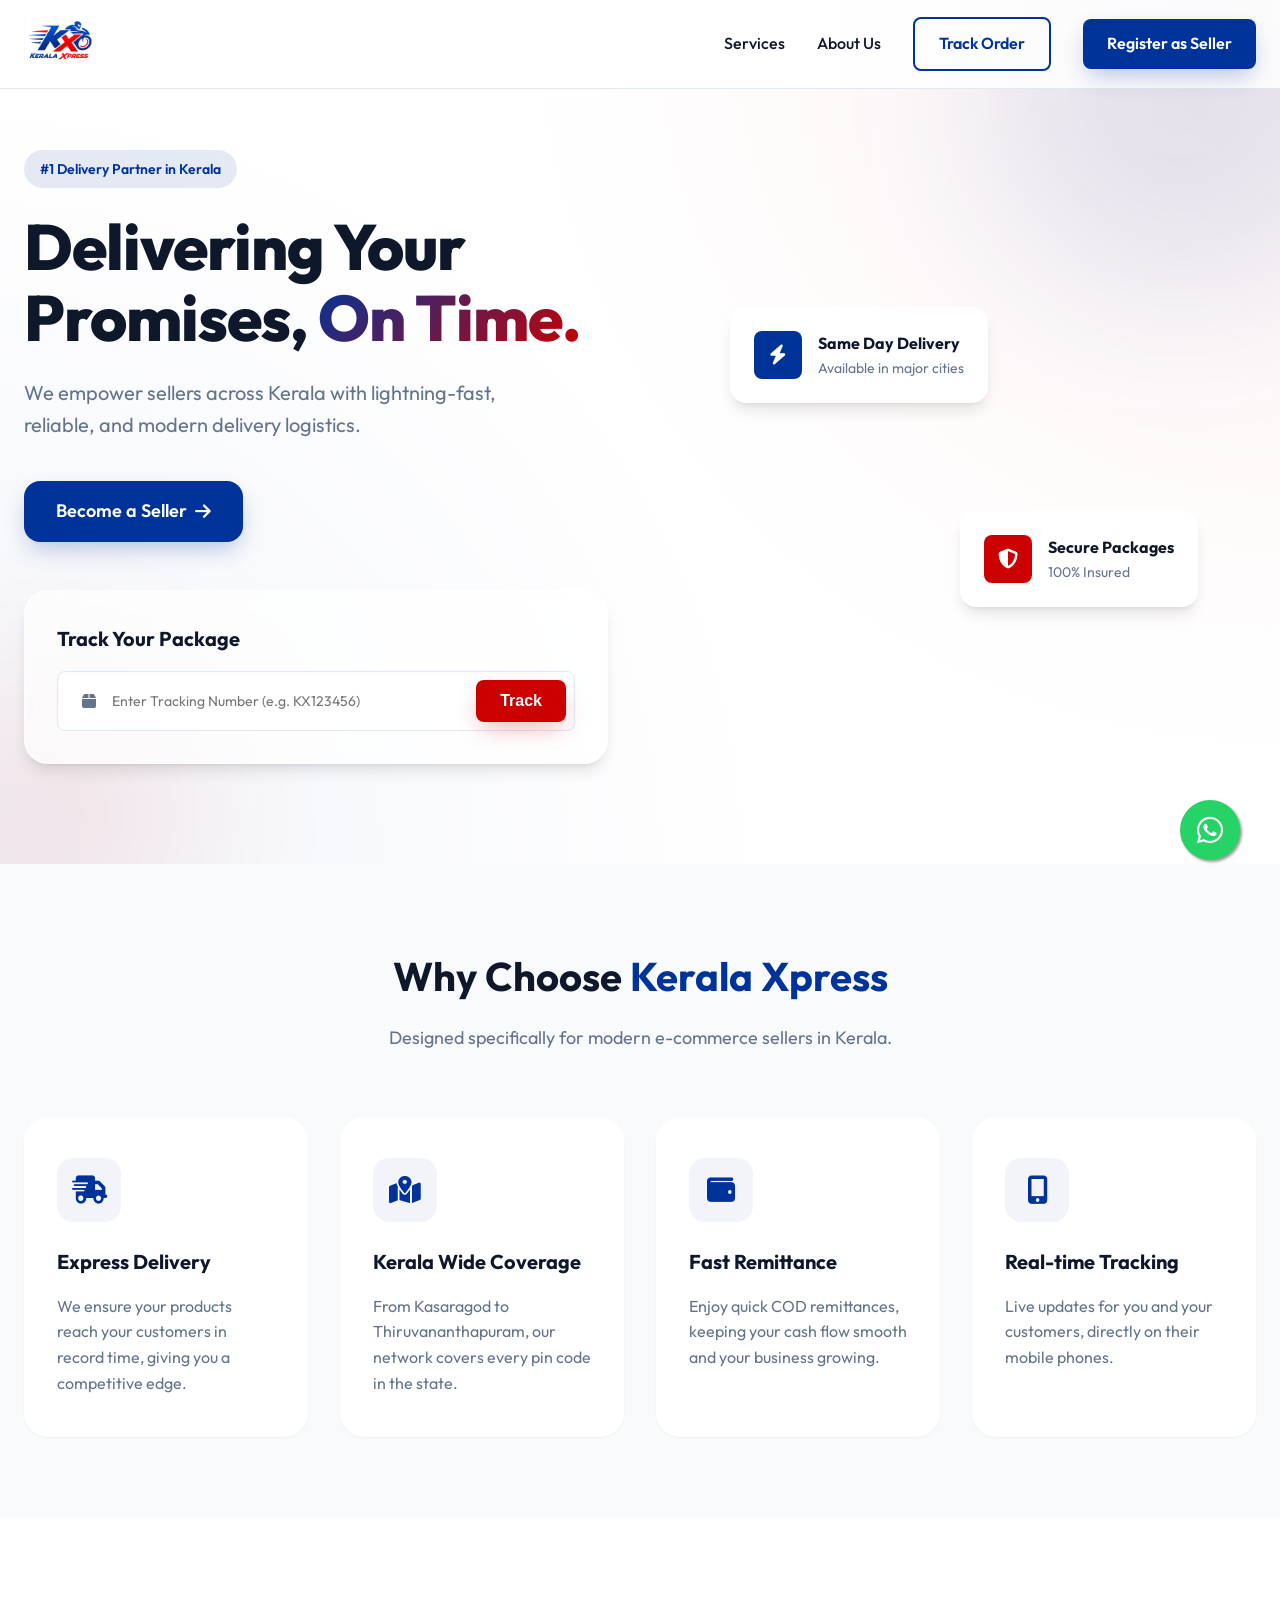
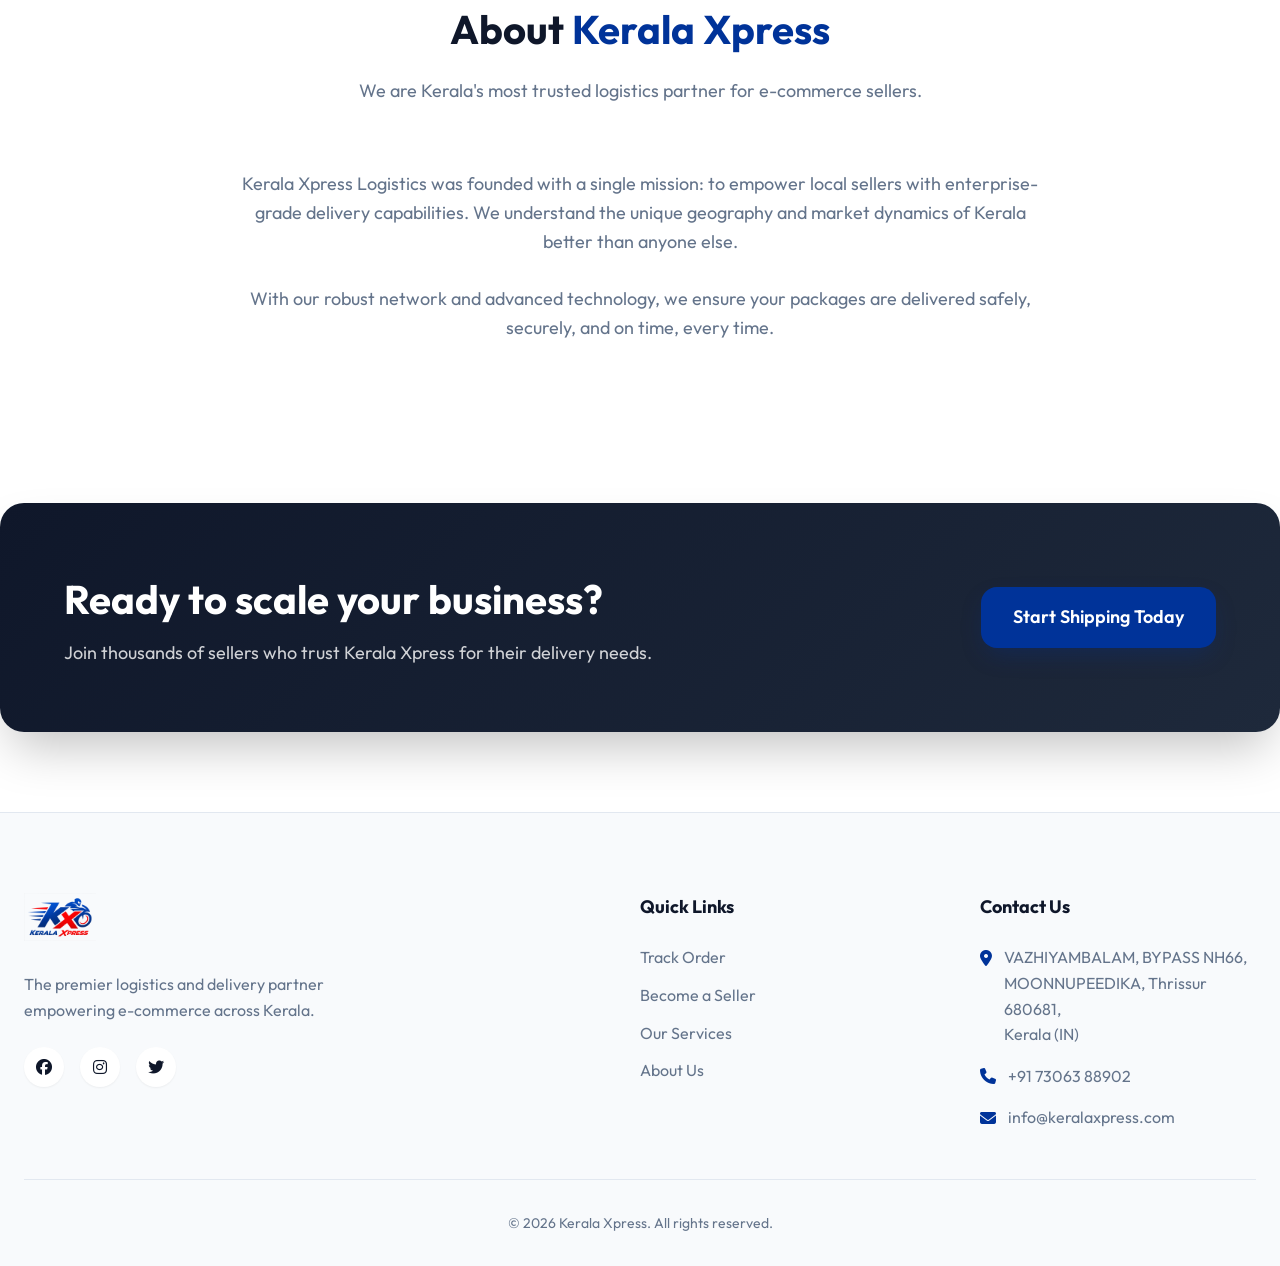
==== index.html @ ccd63e1a "Update Instagram link" ====
<!DOCTYPE html>
<html lang="en">
<head>
    <meta charset="UTF-8">
    <meta name="viewport" content="width=device-width, initial-scale=1.0">
    <title>Kerala Xpress - Delivery Partner for Sellers in Kerala</title>
    <meta name="description" content="Kerala Xpress is the ultimate delivery partner for sellers in Kerala. Fast, reliable, and secure delivery services.">
    <link rel="icon" type="image/png" href="fav.png">
    
    <!-- Google Fonts -->
    <link rel="preconnect" href="https://fonts.googleapis.com">
    <link rel="preconnect" href="https://fonts.gstatic.com" crossorigin>
    <link href="https://fonts.googleapis.com/css2?family=Outfit:wght@300;400;500;600;700;800&display=swap" rel="stylesheet">
    
    <!-- FontAwesome for Icons -->
    <link rel="stylesheet" href="https://cdnjs.cloudflare.com/ajax/libs/font-awesome/6.4.0/css/all.min.css">
    
    <!-- Custom CSS -->
    <link rel="stylesheet" href="css/styles.css">
</head>
<body>

    <!-- Navigation -->
    <nav class="navbar">
        <div class="container nav-container">
            <a href="/" class="logo-link">
                <img src="logo.png" alt="Kerala Xpress Logo" class="logo-img">
            </a>
            <div class="nav-links">
                <a href="#services" class="nav-item">Services</a>
                <a href="#about" class="nav-item">About Us</a>
                <a href="https://erp.keralaxpress.com/track" class="btn btn-outline" id="nav-track-btn">Track Order</a>
                <a href="https://erp.keralaxpress.com/seller/signup" class="btn btn-primary">Register as Seller</a>
            </div>
            <button class="mobile-menu-btn">
                <i class="fas fa-bars"></i>
            </button>
        </div>
    </nav>

    <!-- Mobile Navigation Menu (Hidden by default) -->
    <div class="mobile-nav">
        <button class="close-menu-btn"><i class="fas fa-times"></i></button>
        <a href="#services" class="mobile-nav-item">Services</a>
        <a href="#about" class="mobile-nav-item">About Us</a>
        <a href="https://erp.keralaxpress.com/track" class="btn btn-outline">Track Order</a>
        <a href="https://erp.keralaxpress.com/seller/signup" class="btn btn-primary">Register as Seller</a>
    </div>

    <!-- Hero Section -->
    <header class="hero">
        <div class="hero-bg-shapes">
            <div class="shape shape-1"></div>
            <div class="shape shape-2"></div>
        </div>
        <div class="container hero-container">
            <div class="hero-content">
                <div class="badge">#1 Delivery Partner in Kerala</div>
                <h1 class="hero-title">Delivering Your Promises, <span class="text-gradient">On Time.</span></h1>
                <p class="hero-subtitle">We empower sellers across Kerala with lightning-fast, reliable, and modern delivery logistics.</p>
                
                <div class="hero-actions">
                    <a href="https://erp.keralaxpress.com/seller/signup" class="btn btn-primary btn-lg">
                        Become a Seller <i class="fas fa-arrow-right"></i>
                    </a>
                </div>

                <div class="tracking-widget glass-card">
                    <h3>Track Your Package</h3>
                    <form id="tracking-form" class="tracking-form">
                        <div class="input-group">
                            <i class="fas fa-box"></i>
                            <input type="text" id="tracking-input" placeholder="Enter Tracking Number (e.g. KX123456)" required>
                            <button type="submit" class="btn btn-secondary">Track</button>
                        </div>
                    </form>
                </div>
            </div>
            <div class="hero-image-wrapper">
                <!-- Abstract Hero Graphic (Optional) or could just use empty space with abstract shapes -->
                <div class="floating-card card-1">
                    <div class="icon-box blue"><i class="fas fa-bolt"></i></div>
                    <div class="card-text">
                        <h4>Same Day Delivery</h4>
                        <p>Available in major cities</p>
                    </div>
                </div>
                <div class="floating-card card-2">
                    <div class="icon-box red"><i class="fas fa-shield-alt"></i></div>
                    <div class="card-text">
                        <h4>Secure Packages</h4>
                        <p>100% Insured</p>
                    </div>
                </div>
            </div>
        </div>
    </header>

    <!-- Services Section -->
    <section id="services" class="section bg-light">
        <div class="container">
            <div class="section-header">
                <h2>Why Choose <span class="text-primary">Kerala Xpress</span></h2>
                <p>Designed specifically for modern e-commerce sellers in Kerala.</p>
            </div>
            
            <div class="features-grid">
                <div class="feature-card">
                    <div class="feature-icon"><i class="fas fa-shipping-fast"></i></div>
                    <h3>Express Delivery</h3>
                    <p>We ensure your products reach your customers in record time, giving you a competitive edge.</p>
                </div>
                <div class="feature-card">
                    <div class="feature-icon"><i class="fas fa-map-marked-alt"></i></div>
                    <h3>Kerala Wide Coverage</h3>
                    <p>From Kasaragod to Thiruvananthapuram, our network covers every pin code in the state.</p>
                </div>
                <div class="feature-card">
                    <div class="feature-icon"><i class="fas fa-wallet"></i></div>
                    <h3>Fast Remittance</h3>
                    <p>Enjoy quick COD remittances, keeping your cash flow smooth and your business growing.</p>
                </div>
                <div class="feature-card">
                    <div class="feature-icon"><i class="fas fa-mobile-alt"></i></div>
                    <h3>Real-time Tracking</h3>
                    <p>Live updates for you and your customers, directly on their mobile phones.</p>
                </div>
            </div>
        </div>
    </section>

    <!-- About Section -->
    <section id="about" class="section">
        <div class="container">
            <div class="section-header">
                <h2>About <span class="text-primary">Kerala Xpress</span></h2>
                <p>We are Kerala's most trusted logistics partner for e-commerce sellers.</p>
            </div>
            <div class="about-content" style="text-align: center; max-width: 800px; margin: 0 auto; font-size: 1.125rem; color: var(--text-muted);">
                <p>Kerala Xpress Logistics was founded with a single mission: to empower local sellers with enterprise-grade delivery capabilities. We understand the unique geography and market dynamics of Kerala better than anyone else.</p>
                <br>
                <p>With our robust network and advanced technology, we ensure your packages are delivered safely, securely, and on time, every time.</p>
            </div>
        </div>
    </section>

    <!-- CTA Section -->
    <section class="cta-section">
        <div class="container cta-container glass-card dark">
            <div class="cta-content">
                <h2>Ready to scale your business?</h2>
                <p>Join thousands of sellers who trust Kerala Xpress for their delivery needs.</p>
            </div>
            <div class="cta-action">
                <a href="https://erp.keralaxpress.com/seller/signup" class="btn btn-primary btn-lg">Start Shipping Today</a>
            </div>
        </div>
    </section>

    <!-- Footer -->
    <footer class="footer">
        <div class="container">
            <div class="footer-grid">
                <div class="footer-col brand-col">
                    <img src="logo.png" alt="Kerala Xpress" class="footer-logo">
                    <p>The premier logistics and delivery partner empowering e-commerce across Kerala.</p>
                    <div class="social-links">
                        <a href="#"><i class="fab fa-facebook"></i></a>
                        <a href="https://www.instagram.com/keralaxpress_logistics" target="_blank" rel="noopener noreferrer"><i class="fab fa-instagram"></i></a>
                        <a href="#"><i class="fab fa-twitter"></i></a>
                    </div>
                </div>
                <div class="footer-col">
                    <h4>Quick Links</h4>
                    <ul>
                        <li><a href="https://erp.keralaxpress.com/track">Track Order</a></li>
                        <li><a href="https://erp.keralaxpress.com/seller/signup">Become a Seller</a></li>
                        <li><a href="#services">Our Services</a></li>
                        <li><a href="#about">About Us</a></li>
                    </ul>
                </div>
                <div class="footer-col">
                    <h4>Contact Us</h4>
                    <ul class="contact-info-list" style="display: flex; flex-direction: column; gap: 1rem;">
                        <li style="display: flex; gap: 0.75rem; color: var(--text-muted);"><i class="fas fa-map-marker-alt" style="margin-top: 5px; color: var(--primary);"></i> <span>VAZHIYAMBALAM, BYPASS NH66,<br>MOONNUPEEDIKA, Thrissur 680681,<br>Kerala (IN)</span></li>
                        <li style="display: flex; gap: 0.75rem; align-items: center; color: var(--text-muted);"><i class="fas fa-phone" style="color: var(--primary);"></i> <span>+91 73063 88902</span></li>
                        <li style="display: flex; gap: 0.75rem; align-items: center; color: var(--text-muted);"><i class="fas fa-envelope" style="color: var(--primary);"></i> <span>info@keralaxpress.com</span></li>
                    </ul>
                </div>
            </div>
            <div class="footer-bottom">
                <p>&copy; 2026 Kerala Xpress. All rights reserved.</p>
            </div>
        </div>
    </footer>

    <!-- WhatsApp Floating Button -->
    <a href="https://wa.me/917306388902" class="whatsapp-float" target="_blank" rel="noopener noreferrer">
        <i class="fab fa-whatsapp"></i>
    </a>

    <!-- Custom JS -->
    <script src="js/main.js"></script>
</body>
</html>
---- css/styles.css ----
:root {
    /* Colors derived from Logo (Blue & Red) with modern variations */
    --primary: #003399; /* Deep Blue from logo */
    --primary-light: #1a53ff;
    --secondary: #cc0000; /* Vibrant Red from logo */
    --secondary-light: #ff1a1a;
    
    /* Neutrals */
    --bg-color: #ffffff;
    --bg-light: #f8fafc;
    --text-main: #0f172a;
    --text-muted: #64748b;
    --border-color: #e2e8f0;
    
    /* Typography */
    --font-main: 'Outfit', sans-serif;
    
    /* Shadows & Effects */
    --shadow-sm: 0 1px 2px 0 rgb(0 0 0 / 0.05);
    --shadow-md: 0 4px 6px -1px rgb(0 0 0 / 0.1), 0 2px 4px -2px rgb(0 0 0 / 0.1);
    --shadow-lg: 0 10px 15px -3px rgb(0 0 0 / 0.1), 0 4px 6px -4px rgb(0 0 0 / 0.1);
    --shadow-blue: 0 10px 25px -5px rgba(0, 51, 153, 0.3);
    --shadow-red: 0 10px 25px -5px rgba(204, 0, 0, 0.3);
    
    --radius-md: 0.5rem;
    --radius-lg: 1rem;
    --radius-xl: 1.5rem;
    
    --transition: all 0.3s cubic-bezier(0.4, 0, 0.2, 1);
}

/* Reset */
* {
    margin: 0;
    padding: 0;
    box-sizing: border-box;
}

html {
    scroll-behavior: smooth;
}

body {
    font-family: var(--font-main);
    color: var(--text-main);
    background-color: var(--bg-color);
    line-height: 1.6;
    overflow-x: hidden;
}

a {
    text-decoration: none;
    color: inherit;
    transition: var(--transition);
}

ul {
    list-style: none;
}

/* Layout Utilities */
.container {
    max-width: 1280px;
    margin: 0 auto;
    padding: 0 1.5rem;
}

.section {
    padding: 5rem 0;
}

.bg-light {
    background-color: var(--bg-light);
}

/* Typography Utilities */
.text-gradient {
    background: linear-gradient(135deg, var(--primary), var(--secondary));
    -webkit-background-clip: text;
    -webkit-text-fill-color: transparent;
    background-clip: text;
}

.text-primary {
    color: var(--primary);
}

.text-secondary {
    color: var(--secondary);
}

/* Buttons */
.btn {
    display: inline-flex;
    align-items: center;
    justify-content: center;
    gap: 0.5rem;
    padding: 0.75rem 1.5rem;
    border-radius: var(--radius-md);
    font-weight: 600;
    font-size: 1rem;
    cursor: pointer;
    transition: var(--transition);
    border: none;
    outline: none;
}

.btn-lg {
    padding: 1rem 2rem;
    font-size: 1.125rem;
    border-radius: var(--radius-lg);
}

.btn-primary {
    background-color: var(--primary);
    color: white;
    box-shadow: var(--shadow-blue);
}

.btn-primary:hover {
    background-color: var(--primary-light);
    transform: translateY(-2px);
    box-shadow: 0 15px 30px -5px rgba(0, 51, 153, 0.4);
}

.btn-secondary {
    background-color: var(--secondary);
    color: white;
    box-shadow: var(--shadow-red);
}

.btn-secondary:hover {
    background-color: var(--secondary-light);
    transform: translateY(-2px);
}

.btn-outline {
    background-color: transparent;
    color: var(--primary);
    border: 2px solid var(--primary);
}

.btn-outline:hover {
    background-color: var(--primary);
    color: white;
}

/* Navbar */
.navbar {
    position: fixed;
    top: 0;
    left: 0;
    width: 100%;
    z-index: 100;
    padding: 1rem 0;
    background: rgba(255, 255, 255, 0.85);
    backdrop-filter: blur(12px);
    -webkit-backdrop-filter: blur(12px);
    border-bottom: 1px solid var(--border-color);
    transition: var(--transition);
}

.navbar.scrolled {
    padding: 0.75rem 0;
    box-shadow: var(--shadow-sm);
}

.nav-container {
    display: flex;
    justify-content: space-between;
    align-items: center;
}

.logo-img {
    height: 48px;
    width: auto;
    object-fit: contain;
}

.nav-links {
    display: flex;
    align-items: center;
    gap: 2rem;
}

.nav-item {
    font-weight: 500;
    color: var(--text-main);
}

.nav-item:hover {
    color: var(--primary);
}

.mobile-menu-btn {
    display: none;
    background: none;
    border: none;
    font-size: 1.5rem;
    color: var(--text-main);
    cursor: pointer;
}

/* Mobile Nav */
.mobile-nav {
    position: fixed;
    top: 0;
    right: -100%;
    width: 100%;
    height: 100vh;
    background: white;
    z-index: 1000;
    display: flex;
    flex-direction: column;
    align-items: center;
    justify-content: center;
    gap: 2rem;
    transition: var(--transition);
}

.mobile-nav.open {
    right: 0;
}

.close-menu-btn {
    position: absolute;
    top: 2rem;
    right: 2rem;
    background: none;
    border: none;
    font-size: 2rem;
    color: var(--text-main);
    cursor: pointer;
}

.mobile-nav-item {
    font-size: 1.5rem;
    font-weight: 600;
}

/* Hero Section */
.hero {
    position: relative;
    padding-top: 150px;
    padding-bottom: 100px;
    overflow: hidden;
    background: radial-gradient(circle at 100% 0%, rgba(204, 0, 0, 0.05) 0%, transparent 50%),
                radial-gradient(circle at 0% 100%, rgba(0, 51, 153, 0.05) 0%, transparent 50%);
}

.hero-bg-shapes .shape {
    position: absolute;
    border-radius: 50%;
    filter: blur(80px);
    z-index: -1;
    opacity: 0.5;
}

.shape-1 {
    top: -100px;
    right: -100px;
    width: 400px;
    height: 400px;
    background: rgba(0, 51, 153, 0.2);
}

.shape-2 {
    bottom: -100px;
    left: -100px;
    width: 300px;
    height: 300px;
    background: rgba(204, 0, 0, 0.15);
}

.hero-container {
    display: grid;
    grid-template-columns: 1fr 1fr;
    gap: 4rem;
    align-items: center;
}

.badge {
    display: inline-block;
    padding: 0.5rem 1rem;
    background: rgba(0, 51, 153, 0.1);
    color: var(--primary);
    border-radius: 2rem;
    font-size: 0.875rem;
    font-weight: 600;
    margin-bottom: 1.5rem;
}

.hero-title {
    font-size: 4rem;
    line-height: 1.1;
    font-weight: 800;
    margin-bottom: 1.5rem;
    letter-spacing: -1px;
}

.hero-subtitle {
    font-size: 1.25rem;
    color: var(--text-muted);
    margin-bottom: 2.5rem;
    max-width: 90%;
}

.hero-actions {
    margin-bottom: 3rem;
}

.glass-card {
    background: rgba(255, 255, 255, 0.7);
    backdrop-filter: blur(16px);
    -webkit-backdrop-filter: blur(16px);
    border: 1px solid rgba(255, 255, 255, 0.5);
    border-radius: var(--radius-xl);
    padding: 2rem;
    box-shadow: var(--shadow-lg);
}

.tracking-widget h3 {
    margin-bottom: 1rem;
    font-size: 1.25rem;
}

.tracking-form .input-group {
    display: flex;
    background: white;
    border-radius: var(--radius-md);
    border: 1px solid var(--border-color);
    padding: 0.5rem;
    align-items: center;
    box-shadow: inset 0 2px 4px rgba(0,0,0,0.02);
    transition: var(--transition);
}

.tracking-form .input-group:focus-within {
    border-color: var(--primary);
    box-shadow: 0 0 0 3px rgba(0, 51, 153, 0.1);
}

.tracking-form .input-group i {
    padding: 0 1rem;
    color: var(--text-muted);
}

.tracking-form input {
    flex: 1;
    min-width: 0;
    width: 100%;
    border: none;
    outline: none;
    font-size: 0.875rem;
    font-family: inherit;
    background: transparent;
    padding: 0.5rem 0;
}

/* Hero Graphics */
.hero-image-wrapper {
    position: relative;
    height: 500px;
    display: flex;
    justify-content: center;
    align-items: center;
}

.floating-card {
    position: absolute;
    background: white;
    padding: 1.5rem;
    border-radius: var(--radius-lg);
    box-shadow: var(--shadow-lg);
    display: flex;
    align-items: center;
    gap: 1rem;
    animation: float 6s ease-in-out infinite;
    z-index: 10;
}

.floating-card.card-1 {
    top: 20%;
    left: 10%;
    animation-delay: 0s;
}

.floating-card.card-2 {
    bottom: 20%;
    right: 10%;
    animation-delay: 3s;
}

.icon-box {
    width: 48px;
    height: 48px;
    border-radius: var(--radius-md);
    display: flex;
    align-items: center;
    justify-content: center;
    font-size: 1.25rem;
    color: white;
}

.icon-box.blue {
    background: var(--primary);
}

.icon-box.red {
    background: var(--secondary);
}

.card-text h4 {
    font-size: 1rem;
    font-weight: 700;
}

.card-text p {
    font-size: 0.875rem;
    color: var(--text-muted);
}

@keyframes float {
    0% { transform: translateY(0px); }
    50% { transform: translateY(-20px); }
    100% { transform: translateY(0px); }
}

/* Services */
.section-header {
    text-align: center;
    margin-bottom: 4rem;
    max-width: 600px;
    margin-left: auto;
    margin-right: auto;
}

.section-header h2 {
    font-size: 2.5rem;
    margin-bottom: 1rem;
}

.section-header p {
    color: var(--text-muted);
    font-size: 1.125rem;
}

.features-grid {
    display: grid;
    grid-template-columns: repeat(auto-fit, minmax(250px, 1fr));
    gap: 2rem;
}

.feature-card {
    background: white;
    padding: 2.5rem 2rem;
    border-radius: var(--radius-xl);
    box-shadow: var(--shadow-sm);
    transition: var(--transition);
    border: 1px solid transparent;
}

.feature-card:hover {
    transform: translateY(-10px);
    box-shadow: var(--shadow-lg);
    border-color: rgba(0, 51, 153, 0.1);
}

.feature-icon {
    width: 64px;
    height: 64px;
    background: rgba(0, 51, 153, 0.05);
    color: var(--primary);
    border-radius: var(--radius-lg);
    display: flex;
    align-items: center;
    justify-content: center;
    font-size: 1.75rem;
    margin-bottom: 1.5rem;
    transition: var(--transition);
}

.feature-card:hover .feature-icon {
    background: var(--primary);
    color: white;
}

.feature-card h3 {
    font-size: 1.25rem;
    margin-bottom: 1rem;
}

.feature-card p {
    color: var(--text-muted);
}

/* CTA Section */
.cta-section {
    padding: 5rem 0;
}

.cta-container.dark {
    background: linear-gradient(135deg, var(--text-main), #1e293b);
    color: white;
    display: flex;
    justify-content: space-between;
    align-items: center;
    padding: 4rem;
    border: none;
    box-shadow: 0 25px 50px -12px rgba(0, 0, 0, 0.25);
}

.cta-content h2 {
    font-size: 2.5rem;
    margin-bottom: 0.5rem;
}

.cta-content p {
    font-size: 1.125rem;
    opacity: 0.8;
}

/* Footer */
.footer {
    background: var(--bg-light);
    padding: 5rem 0 2rem;
    border-top: 1px solid var(--border-color);
}

.footer-grid {
    display: grid;
    grid-template-columns: 2fr 1fr 1fr;
    gap: 4rem;
    margin-bottom: 3rem;
}

.footer-logo {
    height: 48px;
    margin-bottom: 1.5rem;
}

.brand-col p {
    color: var(--text-muted);
    margin-bottom: 1.5rem;
    max-width: 300px;
}

.social-links {
    display: flex;
    gap: 1rem;
}

.social-links a {
    width: 40px;
    height: 40px;
    border-radius: 50%;
    background: white;
    display: flex;
    align-items: center;
    justify-content: center;
    color: var(--text-main);
    box-shadow: var(--shadow-sm);
}

.social-links a:hover {
    background: var(--primary);
    color: white;
    transform: translateY(-3px);
}

.footer-col h4 {
    font-size: 1.125rem;
    margin-bottom: 1.5rem;
}

.footer-col ul {
    display: flex;
    flex-direction: column;
    gap: 0.75rem;
}

.footer-col ul a {
    color: var(--text-muted);
}

.footer-col ul a:hover {
    color: var(--primary);
}

.footer-bottom {
    text-align: center;
    padding-top: 2rem;
    border-top: 1px solid var(--border-color);
    color: var(--text-muted);
    font-size: 0.875rem;
}

/* Responsive */
@media (max-width: 992px) {
    .hero-container {
        grid-template-columns: 1fr;
        text-align: center;
    }

    .hero-title {
        font-size: 3rem;
    }

    .hero-subtitle {
        margin: 0 auto 2.5rem;
    }

    .hero-image-wrapper {
        display: none;
    }

    .cta-container.dark {
        flex-direction: column;
        text-align: center;
        gap: 2rem;
        padding: 3rem 2rem;
    }

    .footer-grid {
        grid-template-columns: 1fr;
        gap: 2rem;
    }
}

@media (max-width: 768px) {
    .nav-links {
        display: none;
    }

    .mobile-menu-btn {
        display: block;
    }

    .hero-title {
        font-size: 2.5rem;
    }

    .glass-card {
        padding: 1.5rem 1rem;
    }

    .tracking-form .input-group i {
        padding: 0 0.5rem;
    }

    .tracking-form .input-group {
        padding: 0.25rem;
    }
}

/* WhatsApp Floating Button */
.whatsapp-float {
    position: fixed;
    width: 60px;
    height: 60px;
    bottom: 40px;
    right: 40px;
    background-color: #25d366;
    color: #FFF;
    border-radius: 50px;
    text-align: center;
    font-size: 30px;
    box-shadow: 2px 2px 3px #999;
    z-index: 100;
    display: flex;
    align-items: center;
    justify-content: center;
    transition: all 0.3s ease;
}

.whatsapp-float:hover {
    background-color: #128C7E;
    color: white;
    transform: scale(1.1);
}

@media (max-width: 768px) {
    .whatsapp-float {
        width: 50px;
        height: 50px;
        bottom: 20px;
        right: 20px;
        font-size: 25px;
    }
}
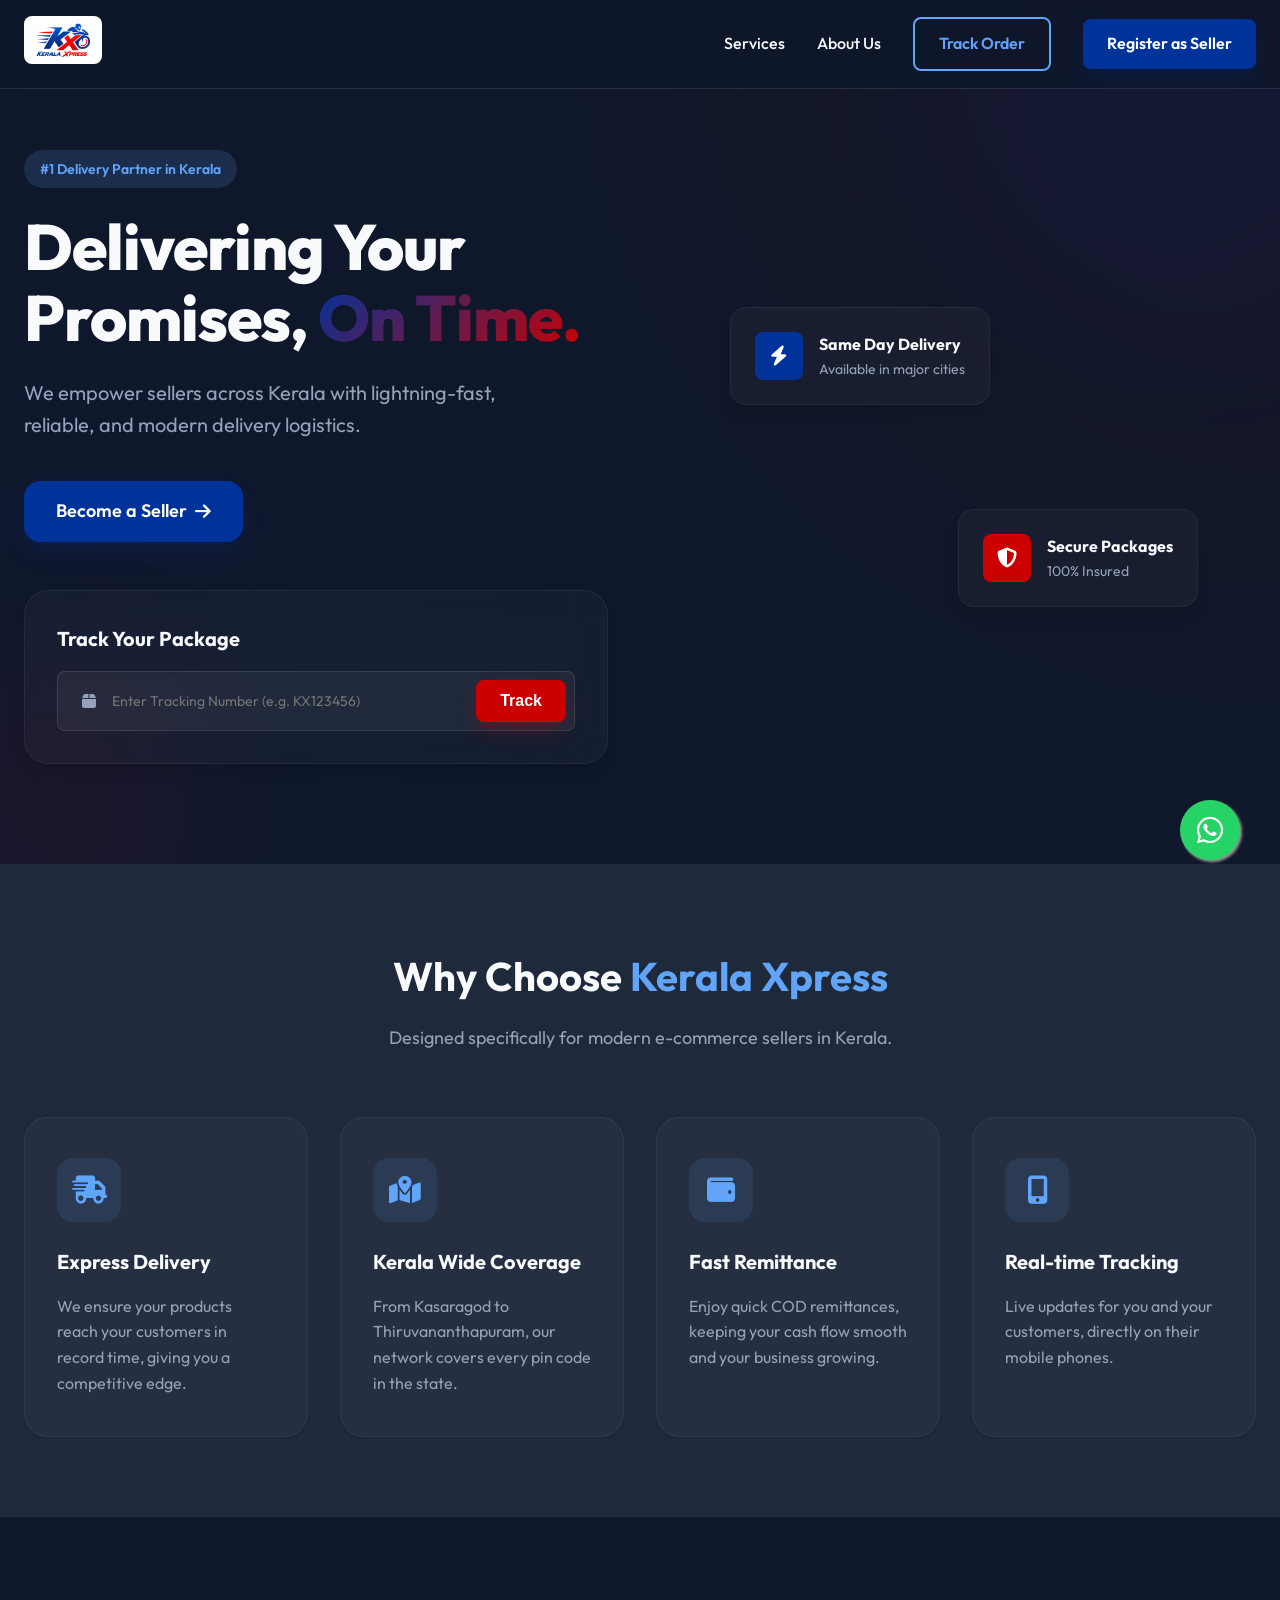
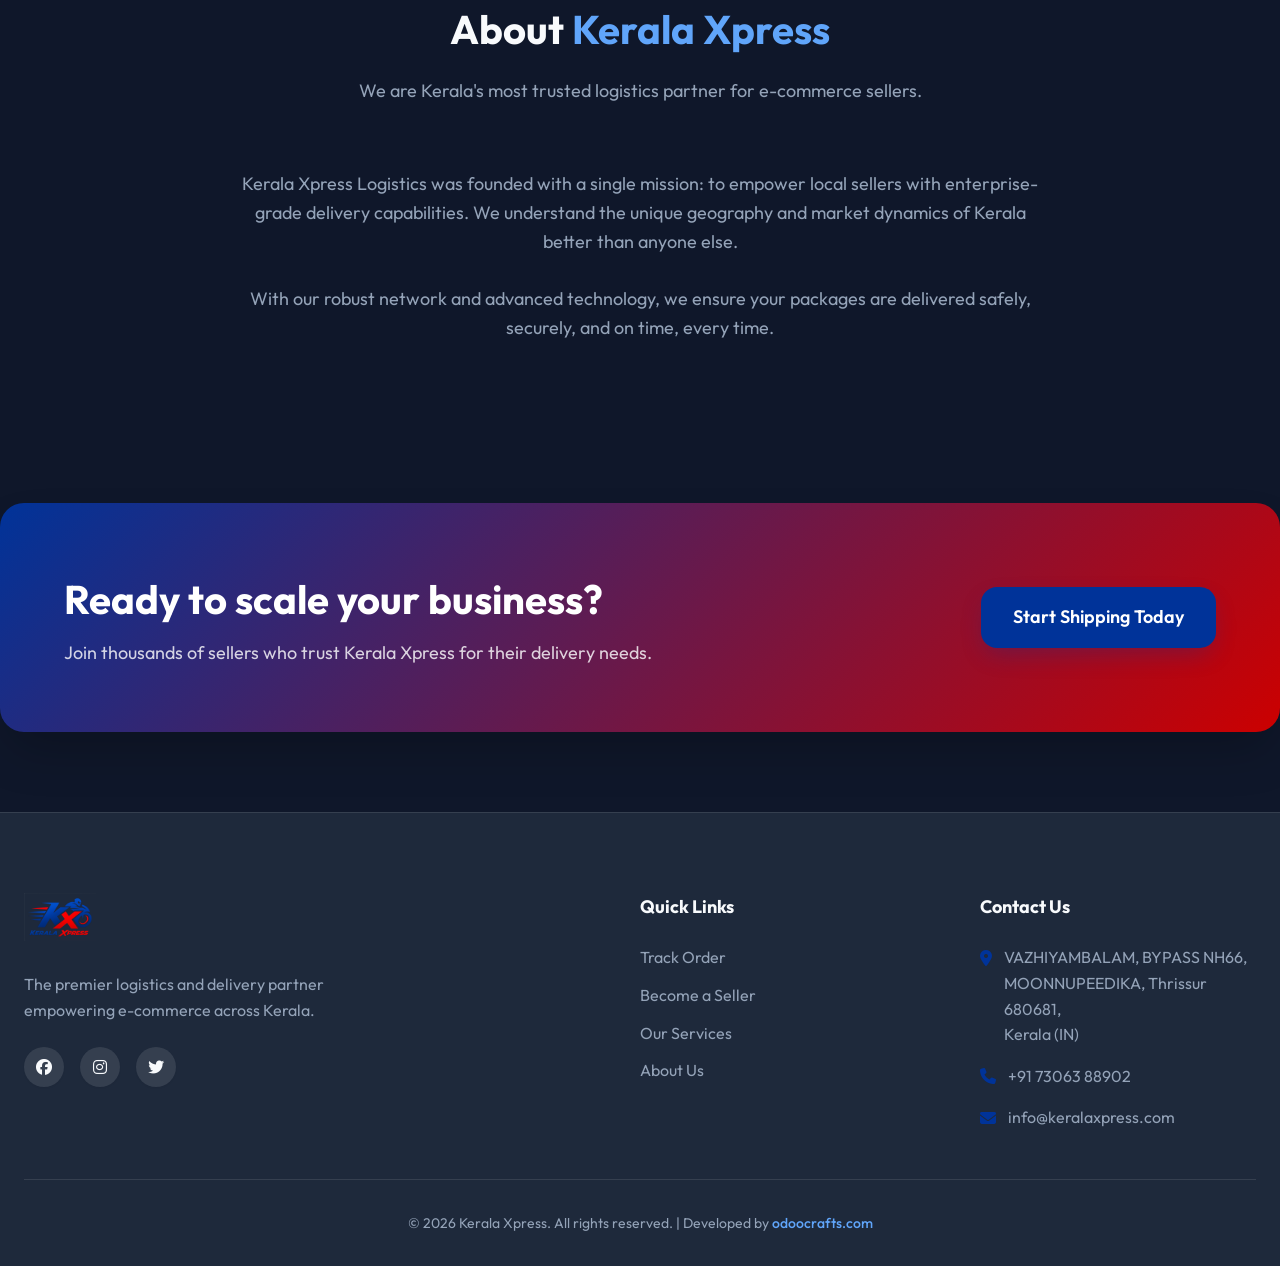
==== commit 73256e1d: "Add footer credits" ====
--- a/index.html
+++ b/index.html
@@ -189,7 +189,7 @@
                 </div>
             </div>
             <div class="footer-bottom">
-                <p>&copy; 2026 Kerala Xpress. All rights reserved.</p>
+                <p>&copy; 2026 Kerala Xpress. All rights reserved. | Developed by <a href="https://odoocrafts.com" target="_blank" rel="noopener noreferrer" style="color: var(--primary-bright); font-weight: 500;">odoocrafts.com</a></p>
             </div>
         </div>
     </footer>
--- a/css/styles.css
+++ b/css/styles.css
@@ -2,15 +2,16 @@
     /* Colors derived from Logo (Blue & Red) with modern variations */
     --primary: #003399; /* Deep Blue from logo */
     --primary-light: #1a53ff;
+    --primary-bright: #60a5fa; /* Lighter blue for readability on dark backgrounds */
     --secondary: #cc0000; /* Vibrant Red from logo */
     --secondary-light: #ff1a1a;
     
     /* Neutrals */
-    --bg-color: #ffffff;
-    --bg-light: #f8fafc;
-    --text-main: #0f172a;
-    --text-muted: #64748b;
-    --border-color: #e2e8f0;
+    --bg-color: #0f172a;
+    --bg-light: #1e293b;
+    --text-main: #f8fafc;
+    --text-muted: #94a3b8;
+    --border-color: rgba(255, 255, 255, 0.1);
     
     /* Typography */
     --font-main: 'Outfit', sans-serif;
@@ -82,7 +83,7 @@
 }
 
 .text-primary {
-    color: var(--primary);
+    color: var(--primary-bright);
 }
 
 .text-secondary {
@@ -136,13 +137,13 @@
 
 .btn-outline {
     background-color: transparent;
-    color: var(--primary);
-    border: 2px solid var(--primary);
+    color: var(--primary-bright);
+    border: 2px solid var(--primary-bright);
 }
 
 .btn-outline:hover {
-    background-color: var(--primary);
-    color: white;
+    background-color: var(--primary-bright);
+    color: var(--bg-color);
 }
 
 /* Navbar */
@@ -153,7 +154,7 @@
     width: 100%;
     z-index: 100;
     padding: 1rem 0;
-    background: rgba(255, 255, 255, 0.85);
+    background: rgba(15, 23, 42, 0.85);
     backdrop-filter: blur(12px);
     -webkit-backdrop-filter: blur(12px);
     border-bottom: 1px solid var(--border-color);
@@ -175,6 +176,9 @@
     height: 48px;
     width: auto;
     object-fit: contain;
+    background: white;
+    padding: 0.2rem 0.5rem;
+    border-radius: var(--radius-md);
 }
 
 .nav-links {
@@ -208,7 +212,7 @@
     right: -100%;
     width: 100%;
     height: 100vh;
-    background: white;
+    background: var(--bg-color);
     z-index: 1000;
     display: flex;
     flex-direction: column;
@@ -282,8 +286,8 @@
 .badge {
     display: inline-block;
     padding: 0.5rem 1rem;
-    background: rgba(0, 51, 153, 0.1);
-    color: var(--primary);
+    background: rgba(96, 165, 250, 0.15);
+    color: var(--primary-bright);
     border-radius: 2rem;
     font-size: 0.875rem;
     font-weight: 600;
@@ -310,10 +314,10 @@
 }
 
 .glass-card {
-    background: rgba(255, 255, 255, 0.7);
+    background: rgba(255, 255, 255, 0.03);
     backdrop-filter: blur(16px);
     -webkit-backdrop-filter: blur(16px);
-    border: 1px solid rgba(255, 255, 255, 0.5);
+    border: 1px solid rgba(255, 255, 255, 0.05);
     border-radius: var(--radius-xl);
     padding: 2rem;
     box-shadow: var(--shadow-lg);
@@ -326,7 +330,7 @@
 
 .tracking-form .input-group {
     display: flex;
-    background: white;
+    background: rgba(255, 255, 255, 0.05);
     border-radius: var(--radius-md);
     border: 1px solid var(--border-color);
     padding: 0.5rem;
@@ -351,6 +355,7 @@
     width: 100%;
     border: none;
     outline: none;
+    color: var(--text-main);
     font-size: 0.875rem;
     font-family: inherit;
     background: transparent;
@@ -368,7 +373,8 @@
 
 .floating-card {
     position: absolute;
-    background: white;
+    background: rgba(255, 255, 255, 0.03);
+    border: 1px solid rgba(255, 255, 255, 0.05);
     padding: 1.5rem;
     border-radius: var(--radius-lg);
     box-shadow: var(--shadow-lg);
@@ -452,12 +458,12 @@
 }
 
 .feature-card {
-    background: white;
+    background: rgba(255, 255, 255, 0.03);
     padding: 2.5rem 2rem;
     border-radius: var(--radius-xl);
     box-shadow: var(--shadow-sm);
     transition: var(--transition);
-    border: 1px solid transparent;
+    border: 1px solid rgba(255, 255, 255, 0.05);
 }
 
 .feature-card:hover {
@@ -469,8 +475,8 @@
 .feature-icon {
     width: 64px;
     height: 64px;
-    background: rgba(0, 51, 153, 0.05);
-    color: var(--primary);
+    background: rgba(96, 165, 250, 0.1);
+    color: var(--primary-bright);
     border-radius: var(--radius-lg);
     display: flex;
     align-items: center;
@@ -481,8 +487,8 @@
 }
 
 .feature-card:hover .feature-icon {
-    background: var(--primary);
-    color: white;
+    background: var(--primary-bright);
+    color: var(--bg-color);
 }
 
 .feature-card h3 {
@@ -500,7 +506,7 @@
 }
 
 .cta-container.dark {
-    background: linear-gradient(135deg, var(--text-main), #1e293b);
+    background: linear-gradient(135deg, var(--primary), var(--secondary));
     color: white;
     display: flex;
     justify-content: space-between;
@@ -554,7 +560,7 @@
     width: 40px;
     height: 40px;
     border-radius: 50%;
-    background: white;
+    background: rgba(255, 255, 255, 0.1);
     display: flex;
     align-items: center;
     justify-content: center;
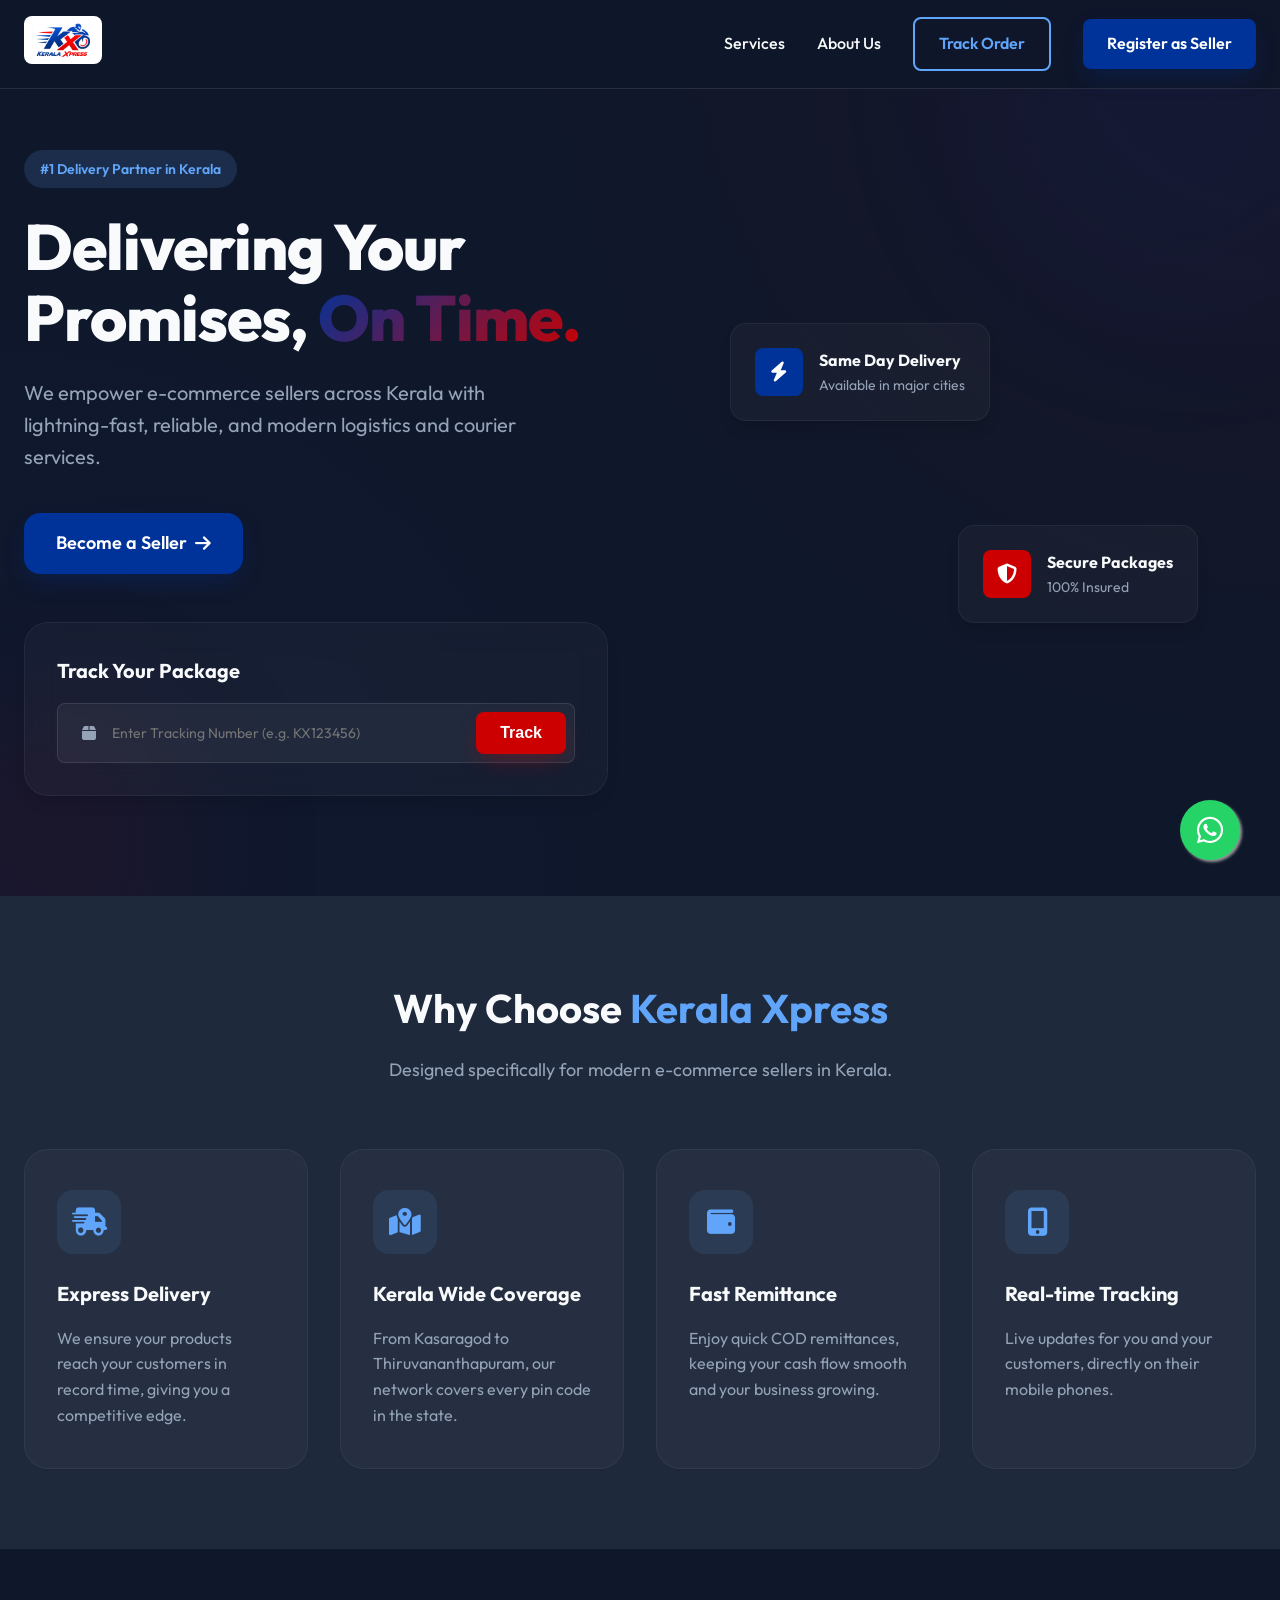
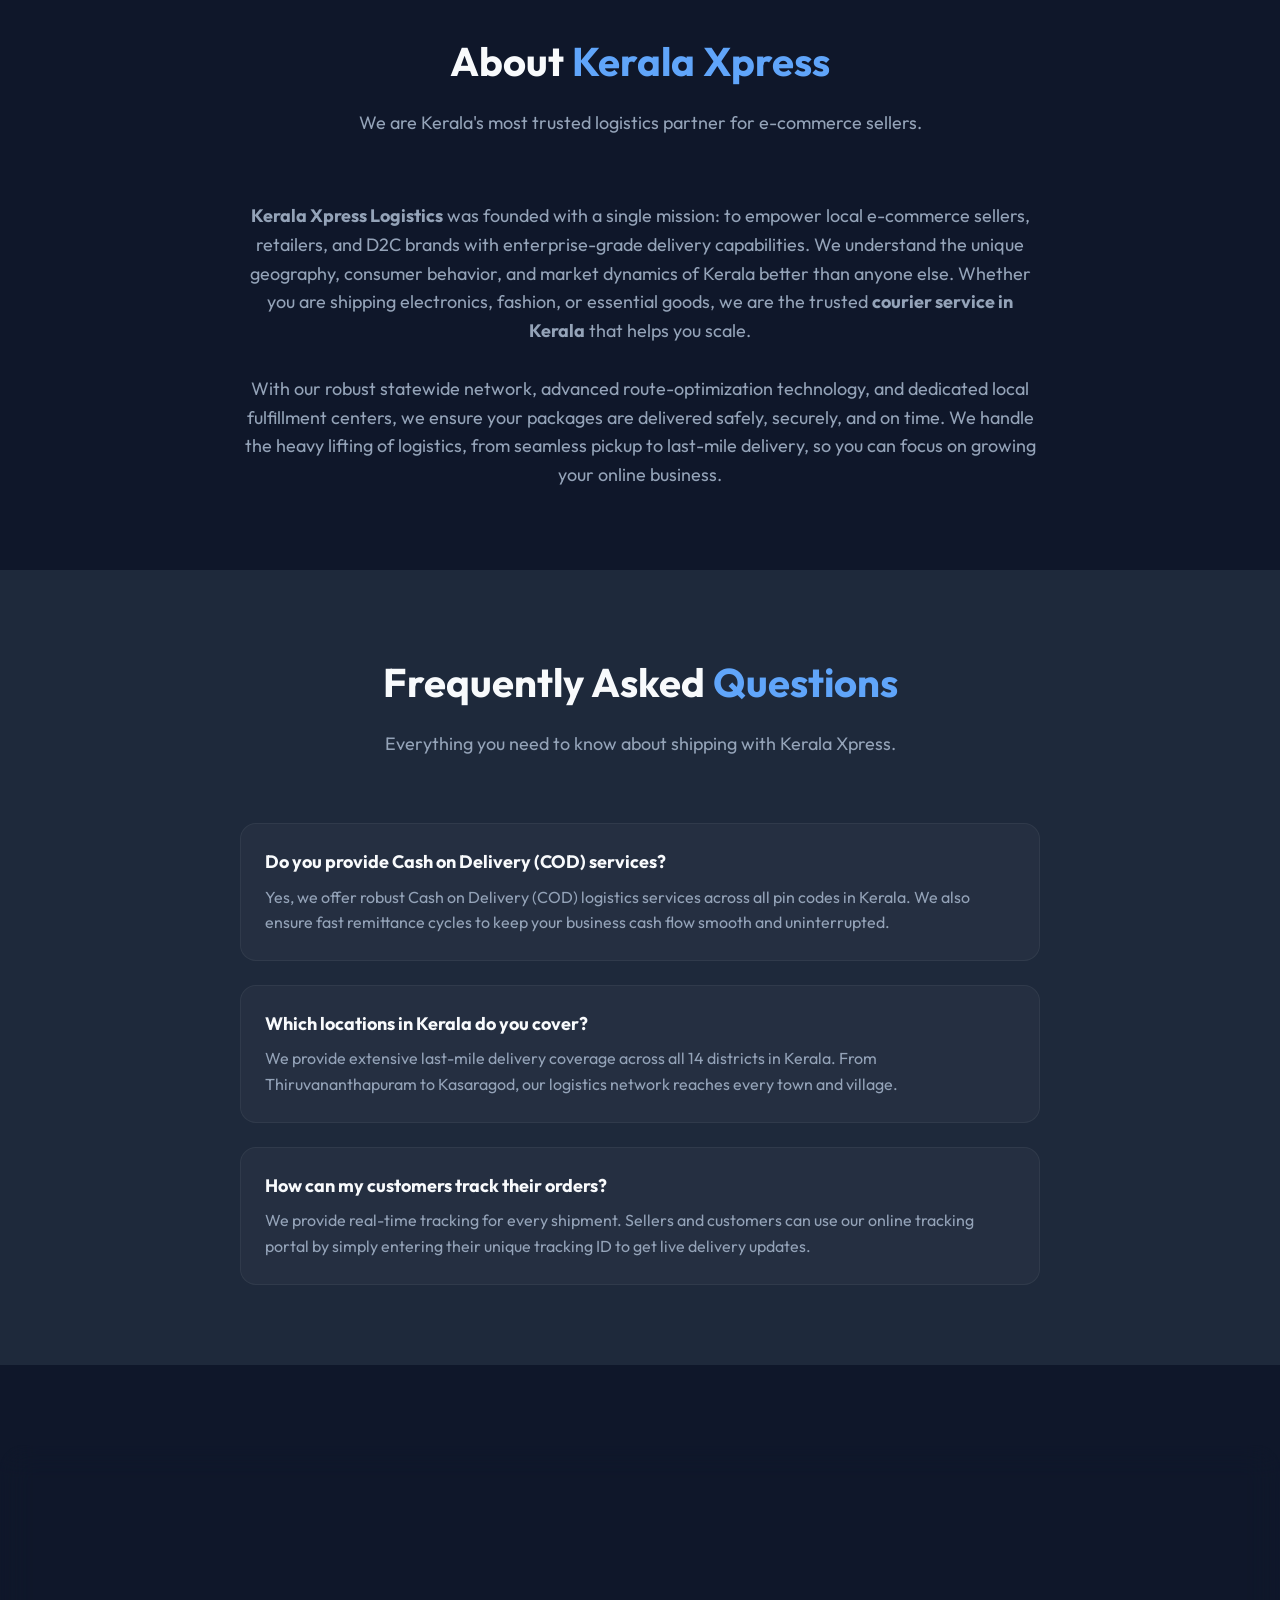
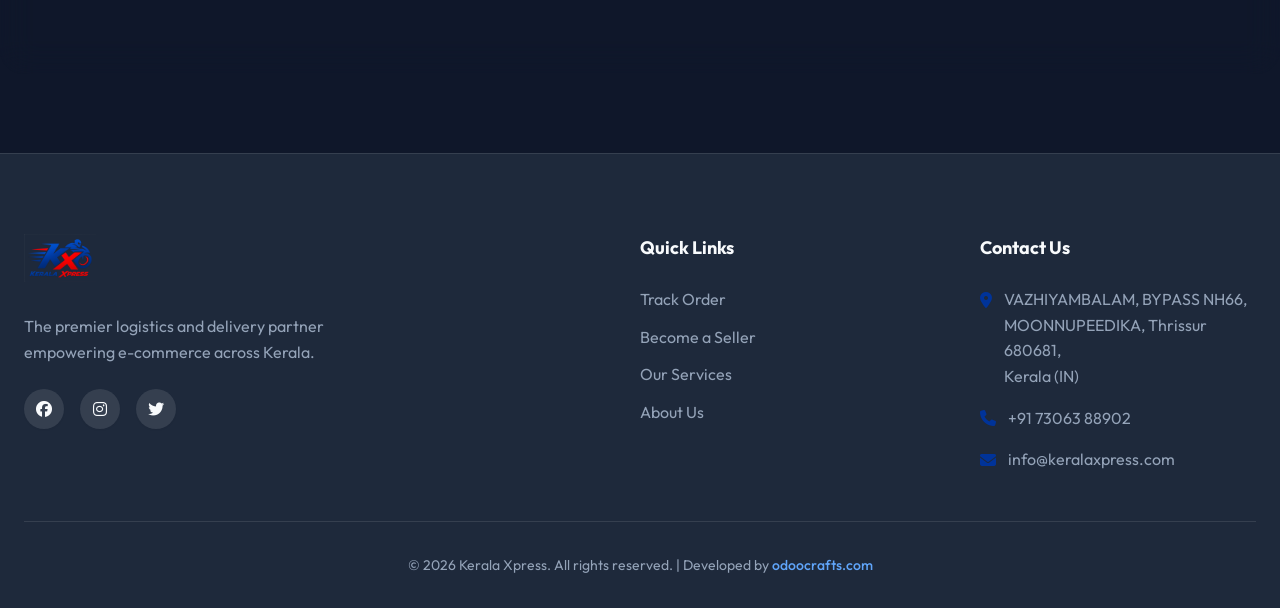
==== commit 8ec6fa75: "Optimize HTML for SEO, expand About section, and add FAQ section" ====
--- a/index.html
+++ b/index.html
@@ -4,7 +4,17 @@
     <meta charset="UTF-8">
     <meta name="viewport" content="width=device-width, initial-scale=1.0">
     <title>Kerala Xpress - Delivery Partner for Sellers in Kerala</title>
-    <meta name="description" content="Kerala Xpress is the ultimate delivery partner for sellers in Kerala. Fast, reliable, and secure delivery services.">
+    <meta name="description" content="Kerala Xpress is the leading logistics and delivery partner for e-commerce sellers in Kerala. We offer lightning-fast, secure, and reliable shipping and courier services across all pin codes with quick COD remittances.">
+    <meta name="keywords" content="Kerala logistics, delivery partner Kerala, e-commerce shipping Kerala, courier service Kerala, fast delivery Kerala, COD remittance Kerala, logistics company in Thrissur, Kerala Xpress">
+    <meta name="robots" content="index, follow">
+    <link rel="canonical" href="https://keralaxpress.com/">
+    
+    <!-- Open Graph Tags for Social Sharing & SEO -->
+    <meta property="og:title" content="Kerala Xpress - Premier Delivery Partner for Sellers in Kerala">
+    <meta property="og:description" content="Empowering e-commerce sellers with fast, reliable, and modern delivery logistics across Kerala.">
+    <meta property="og:image" content="https://keralaxpress.com/logo.png">
+    <meta property="og:url" content="https://keralaxpress.com/">
+    <meta property="og:type" content="website">
     <link rel="icon" type="image/png" href="fav.png">
     
     <!-- Google Fonts -->
@@ -57,7 +67,7 @@
             <div class="hero-content">
                 <div class="badge">#1 Delivery Partner in Kerala</div>
                 <h1 class="hero-title">Delivering Your Promises, <span class="text-gradient">On Time.</span></h1>
-                <p class="hero-subtitle">We empower sellers across Kerala with lightning-fast, reliable, and modern delivery logistics.</p>
+                <p class="hero-subtitle">We empower e-commerce sellers across Kerala with lightning-fast, reliable, and modern logistics and courier services.</p>
                 
                 <div class="hero-actions">
                     <a href="https://erp.keralaxpress.com/seller/signup" class="btn btn-primary btn-lg">
@@ -137,9 +147,33 @@
                 <p>We are Kerala's most trusted logistics partner for e-commerce sellers.</p>
             </div>
             <div class="about-content" style="text-align: center; max-width: 800px; margin: 0 auto; font-size: 1.125rem; color: var(--text-muted);">
-                <p>Kerala Xpress Logistics was founded with a single mission: to empower local sellers with enterprise-grade delivery capabilities. We understand the unique geography and market dynamics of Kerala better than anyone else.</p>
+                <p><strong>Kerala Xpress Logistics</strong> was founded with a single mission: to empower local e-commerce sellers, retailers, and D2C brands with enterprise-grade delivery capabilities. We understand the unique geography, consumer behavior, and market dynamics of Kerala better than anyone else. Whether you are shipping electronics, fashion, or essential goods, we are the trusted <strong>courier service in Kerala</strong> that helps you scale.</p>
                 <br>
-                <p>With our robust network and advanced technology, we ensure your packages are delivered safely, securely, and on time, every time.</p>
+                <p>With our robust statewide network, advanced route-optimization technology, and dedicated local fulfillment centers, we ensure your packages are delivered safely, securely, and on time. We handle the heavy lifting of logistics, from seamless pickup to last-mile delivery, so you can focus on growing your online business.</p>
+            </div>
+        </div>
+    </section>
+
+    <!-- FAQ Section for SEO -->
+    <section id="faq" class="section bg-light">
+        <div class="container">
+            <div class="section-header">
+                <h2>Frequently Asked <span class="text-primary">Questions</span></h2>
+                <p>Everything you need to know about shipping with Kerala Xpress.</p>
+            </div>
+            <div class="faq-grid" style="display: grid; grid-template-columns: 1fr; gap: 1.5rem; max-width: 800px; margin: 0 auto;">
+                <div class="faq-item" style="background: rgba(255,255,255,0.03); border: 1px solid rgba(255,255,255,0.05); padding: 1.5rem; border-radius: var(--radius-lg);">
+                    <h3 style="font-size: 1.125rem; margin-bottom: 0.5rem; color: var(--text-main);">Do you provide Cash on Delivery (COD) services?</h3>
+                    <p style="color: var(--text-muted); font-size: 1rem;">Yes, we offer robust Cash on Delivery (COD) logistics services across all pin codes in Kerala. We also ensure fast remittance cycles to keep your business cash flow smooth and uninterrupted.</p>
+                </div>
+                <div class="faq-item" style="background: rgba(255,255,255,0.03); border: 1px solid rgba(255,255,255,0.05); padding: 1.5rem; border-radius: var(--radius-lg);">
+                    <h3 style="font-size: 1.125rem; margin-bottom: 0.5rem; color: var(--text-main);">Which locations in Kerala do you cover?</h3>
+                    <p style="color: var(--text-muted); font-size: 1rem;">We provide extensive last-mile delivery coverage across all 14 districts in Kerala. From Thiruvananthapuram to Kasaragod, our logistics network reaches every town and village.</p>
+                </div>
+                <div class="faq-item" style="background: rgba(255,255,255,0.03); border: 1px solid rgba(255,255,255,0.05); padding: 1.5rem; border-radius: var(--radius-lg);">
+                    <h3 style="font-size: 1.125rem; margin-bottom: 0.5rem; color: var(--text-main);">How can my customers track their orders?</h3>
+                    <p style="color: var(--text-muted); font-size: 1rem;">We provide real-time tracking for every shipment. Sellers and customers can use our online tracking portal by simply entering their unique tracking ID to get live delivery updates.</p>
+                </div>
             </div>
         </div>
     </section>
@@ -195,7 +229,7 @@
     </footer>
 
     <!-- WhatsApp Floating Button -->
-    <a href="https://wa.me/917306388902" class="whatsapp-float" target="_blank" rel="noopener noreferrer">
+    <a href="https://wa.me/917306388902?text=Hello!%20I%20am%20contacting%20you%20from%20the%20Kerala%20Xpress%20website." class="whatsapp-float" target="_blank" rel="noopener noreferrer">
         <i class="fab fa-whatsapp"></i>
     </a>
 
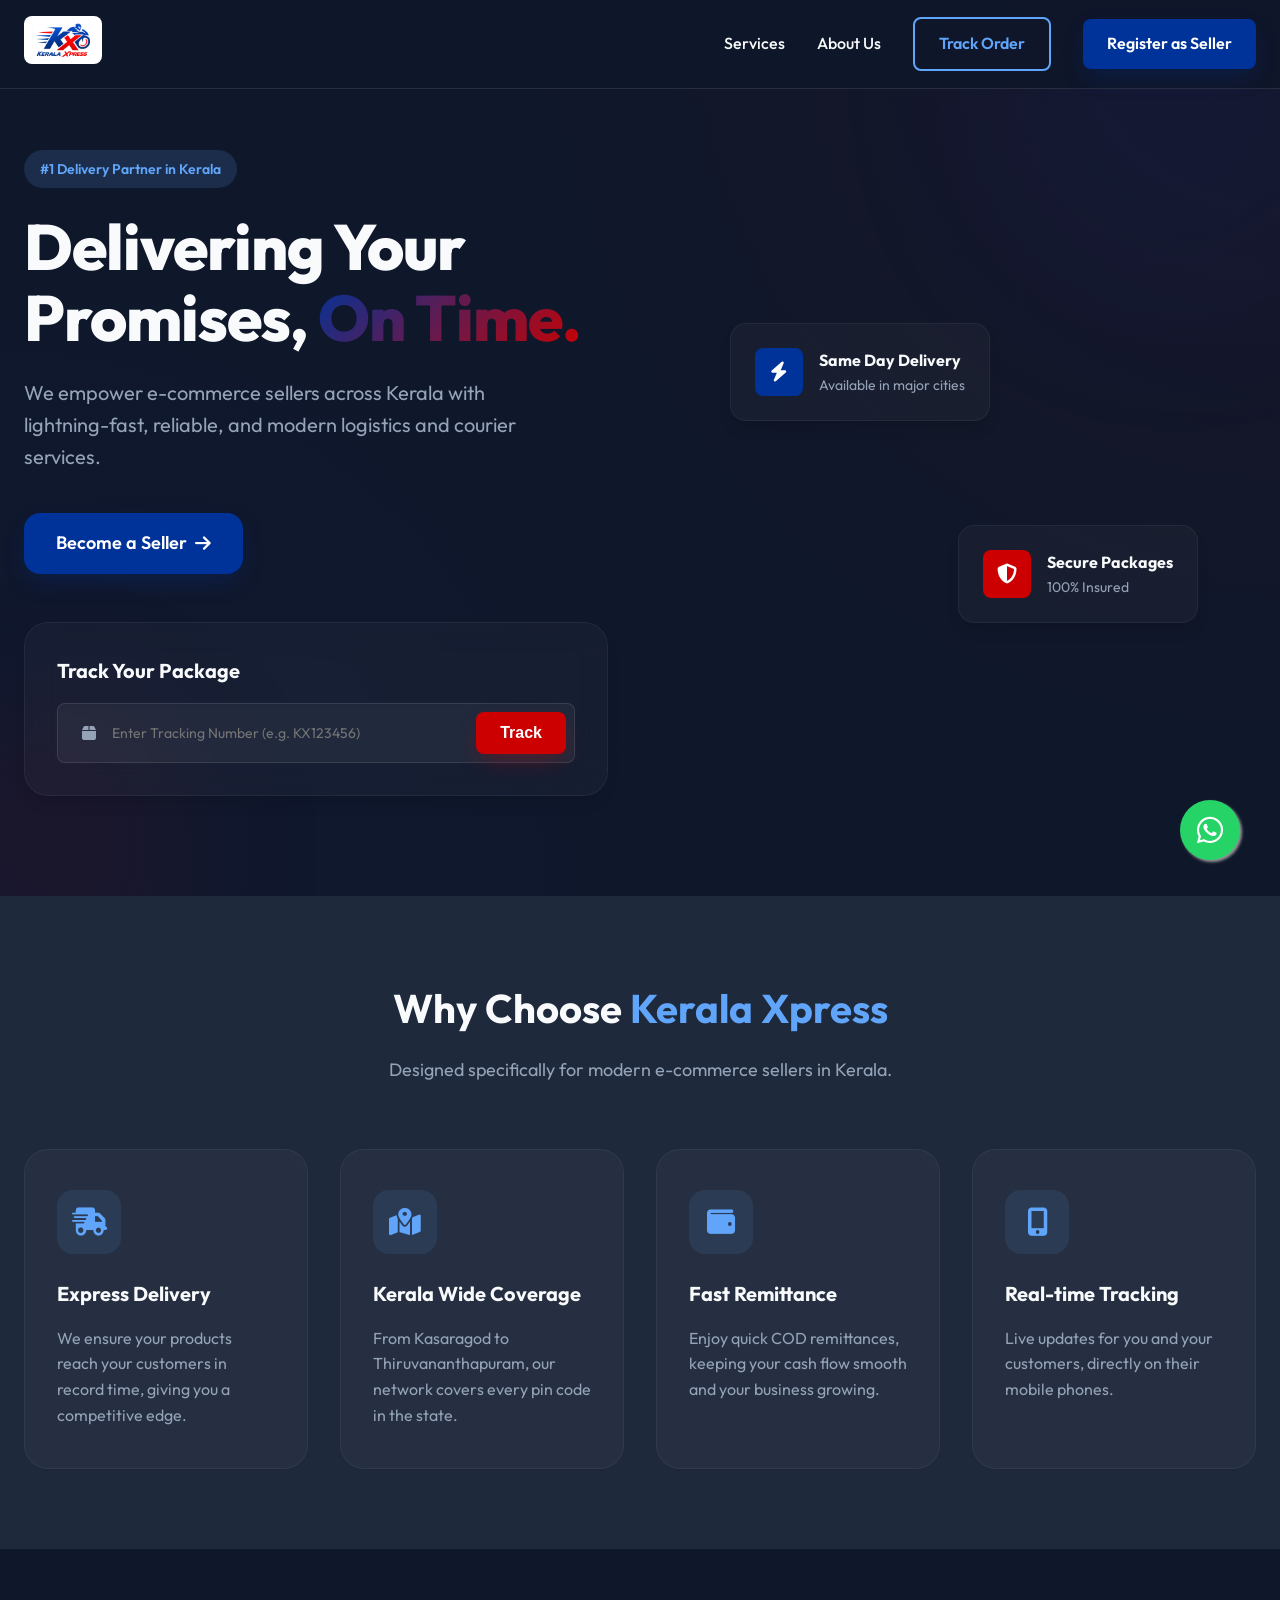
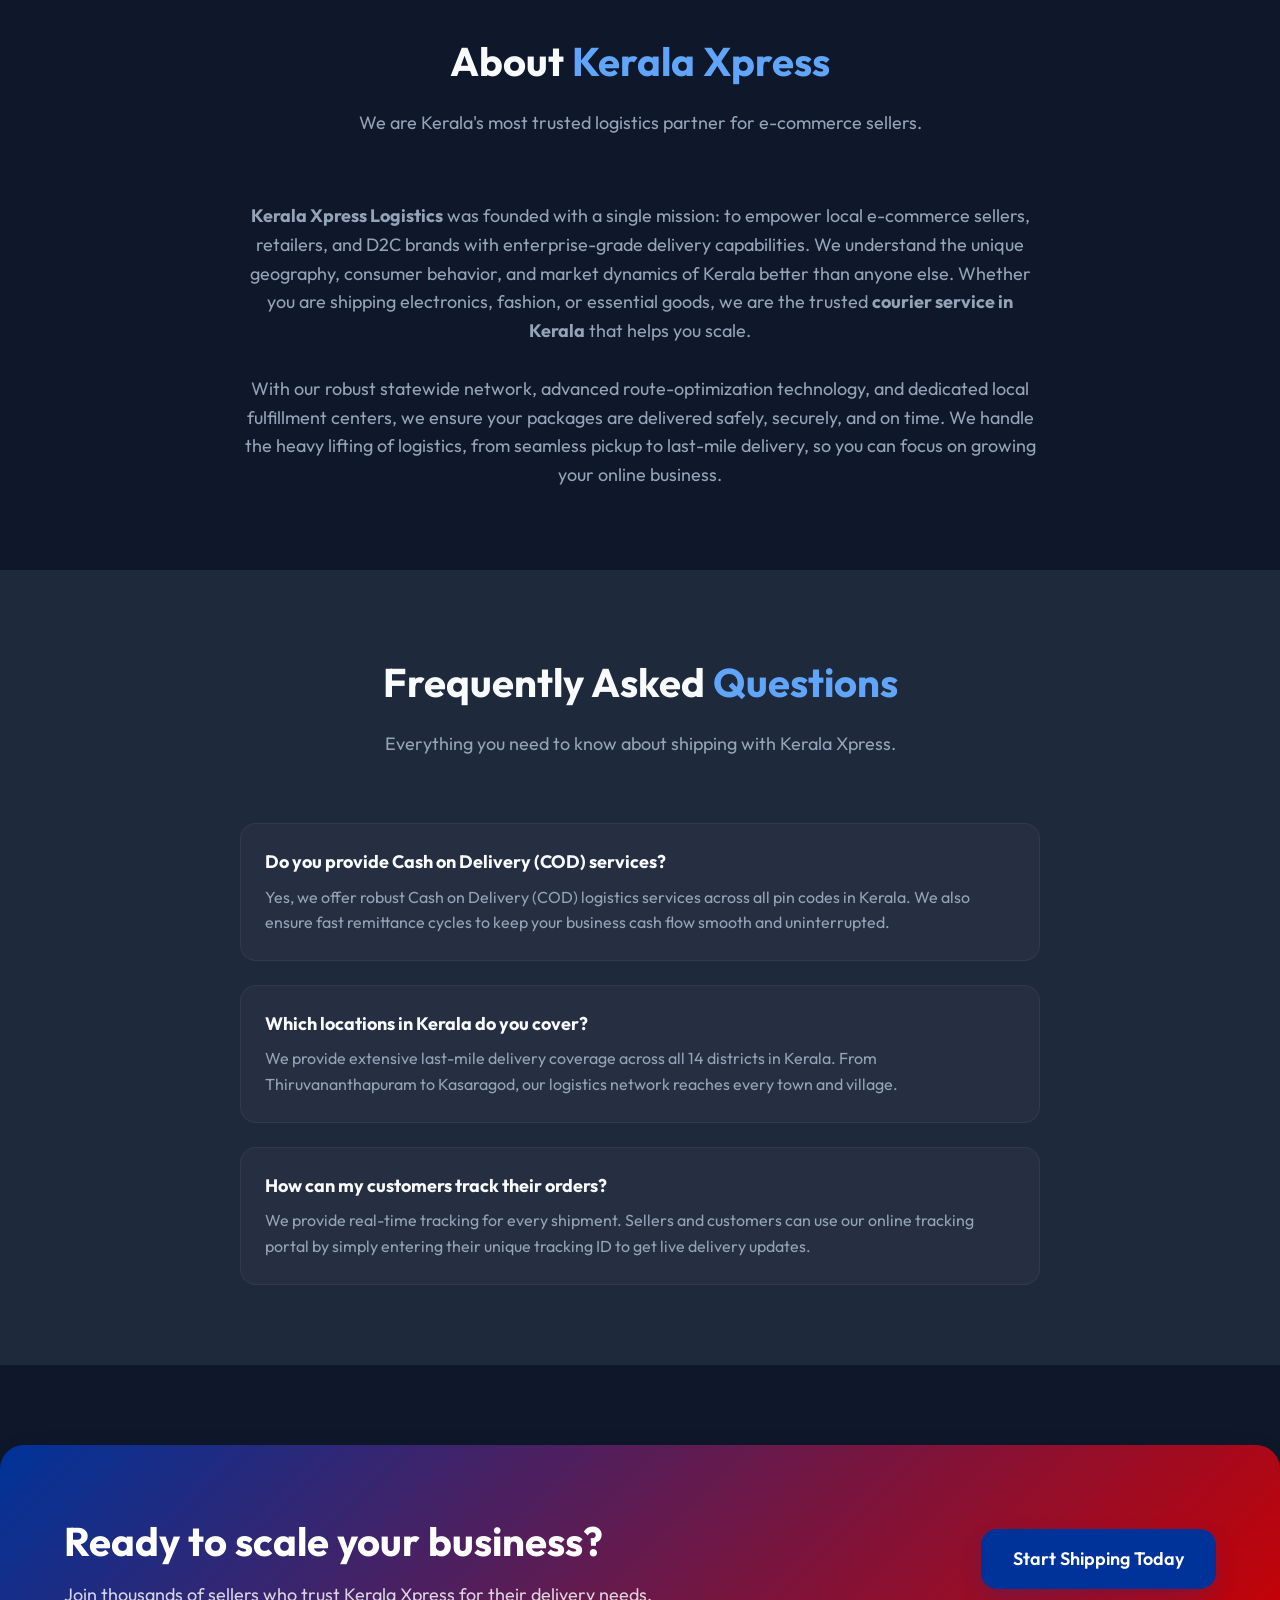
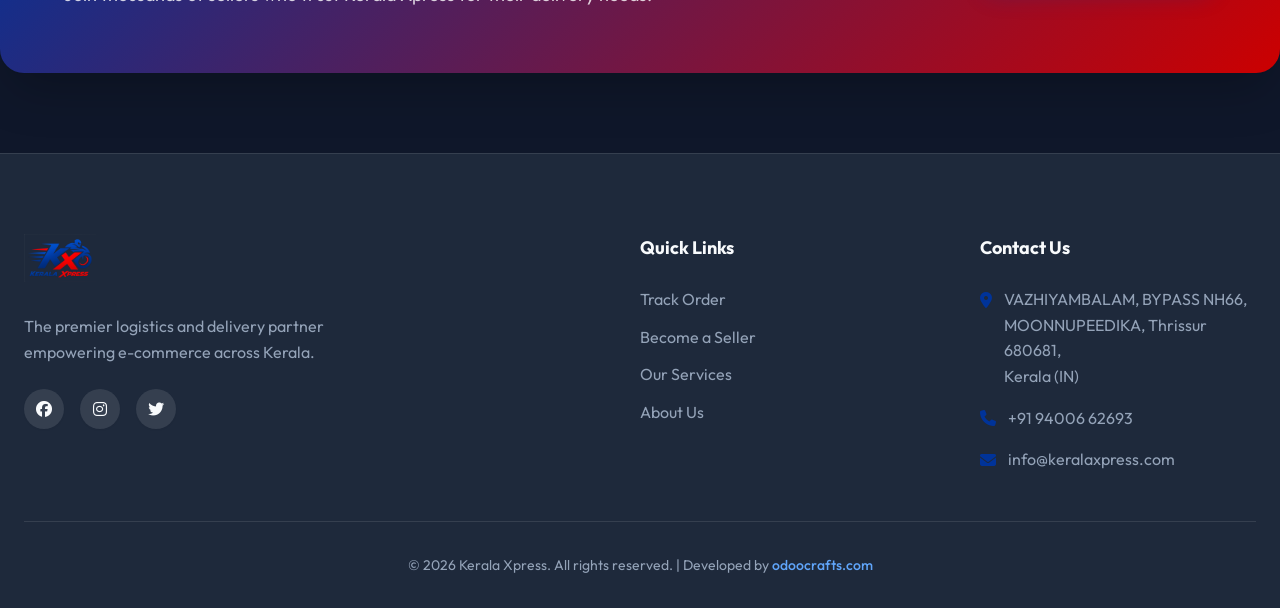
==== commit 68409024: "Update contact and WhatsApp number to +91 94006 62693" ====
--- a/index.html
+++ b/index.html
@@ -217,7 +217,7 @@
                     <h4>Contact Us</h4>
                     <ul class="contact-info-list" style="display: flex; flex-direction: column; gap: 1rem;">
                         <li style="display: flex; gap: 0.75rem; color: var(--text-muted);"><i class="fas fa-map-marker-alt" style="margin-top: 5px; color: var(--primary);"></i> <span>VAZHIYAMBALAM, BYPASS NH66,<br>MOONNUPEEDIKA, Thrissur 680681,<br>Kerala (IN)</span></li>
-                        <li style="display: flex; gap: 0.75rem; align-items: center; color: var(--text-muted);"><i class="fas fa-phone" style="color: var(--primary);"></i> <span>+91 73063 88902</span></li>
+                        <li style="display: flex; gap: 0.75rem; align-items: center; color: var(--text-muted);"><i class="fas fa-phone" style="color: var(--primary);"></i> <span>+91 94006 62693</span></li>
                         <li style="display: flex; gap: 0.75rem; align-items: center; color: var(--text-muted);"><i class="fas fa-envelope" style="color: var(--primary);"></i> <span>info@keralaxpress.com</span></li>
                     </ul>
                 </div>
@@ -229,7 +229,7 @@
     </footer>
 
     <!-- WhatsApp Floating Button -->
-    <a href="https://wa.me/917306388902?text=Hello!%20I%20am%20contacting%20you%20from%20the%20Kerala%20Xpress%20website." class="whatsapp-float" target="_blank" rel="noopener noreferrer">
+    <a href="https://wa.me/919400662693?text=Hello!%20I%20am%20contacting%20you%20from%20the%20Kerala%20Xpress%20website." class="whatsapp-float" target="_blank" rel="noopener noreferrer">
         <i class="fab fa-whatsapp"></i>
     </a>
 
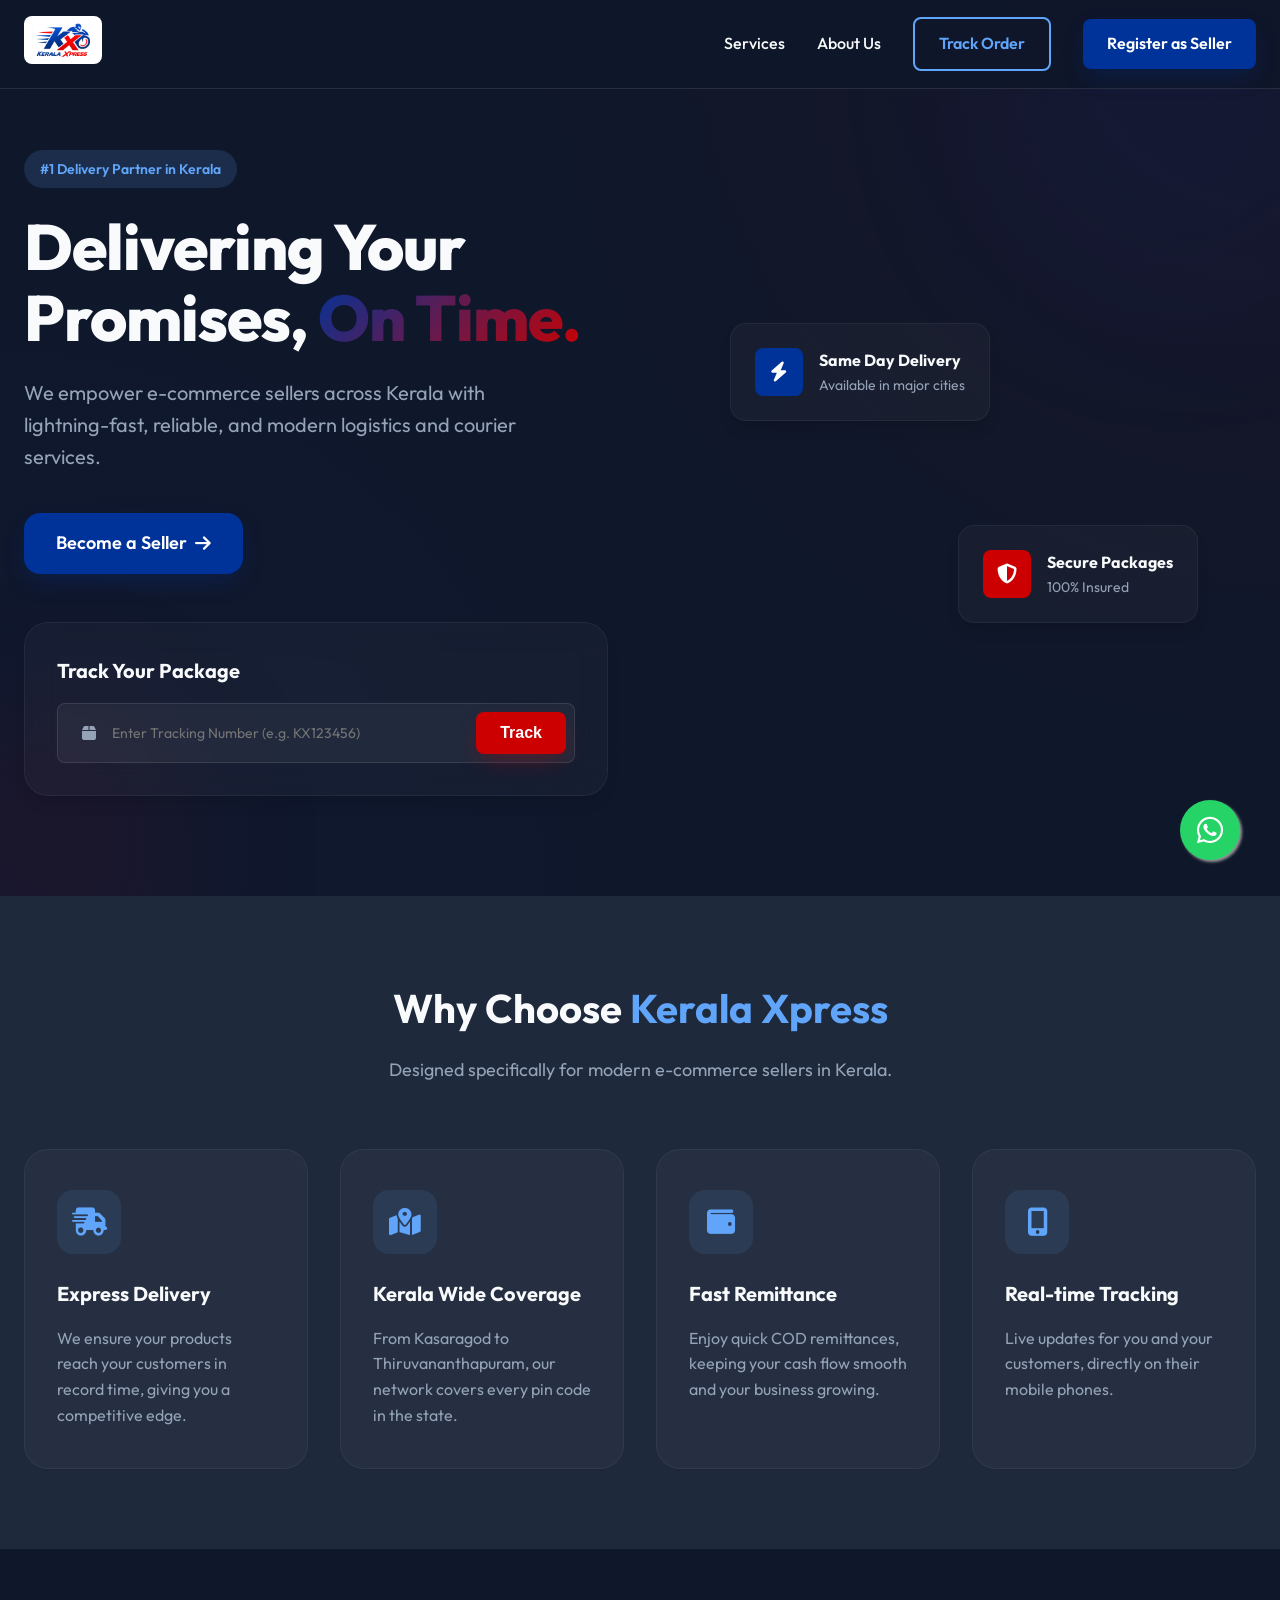
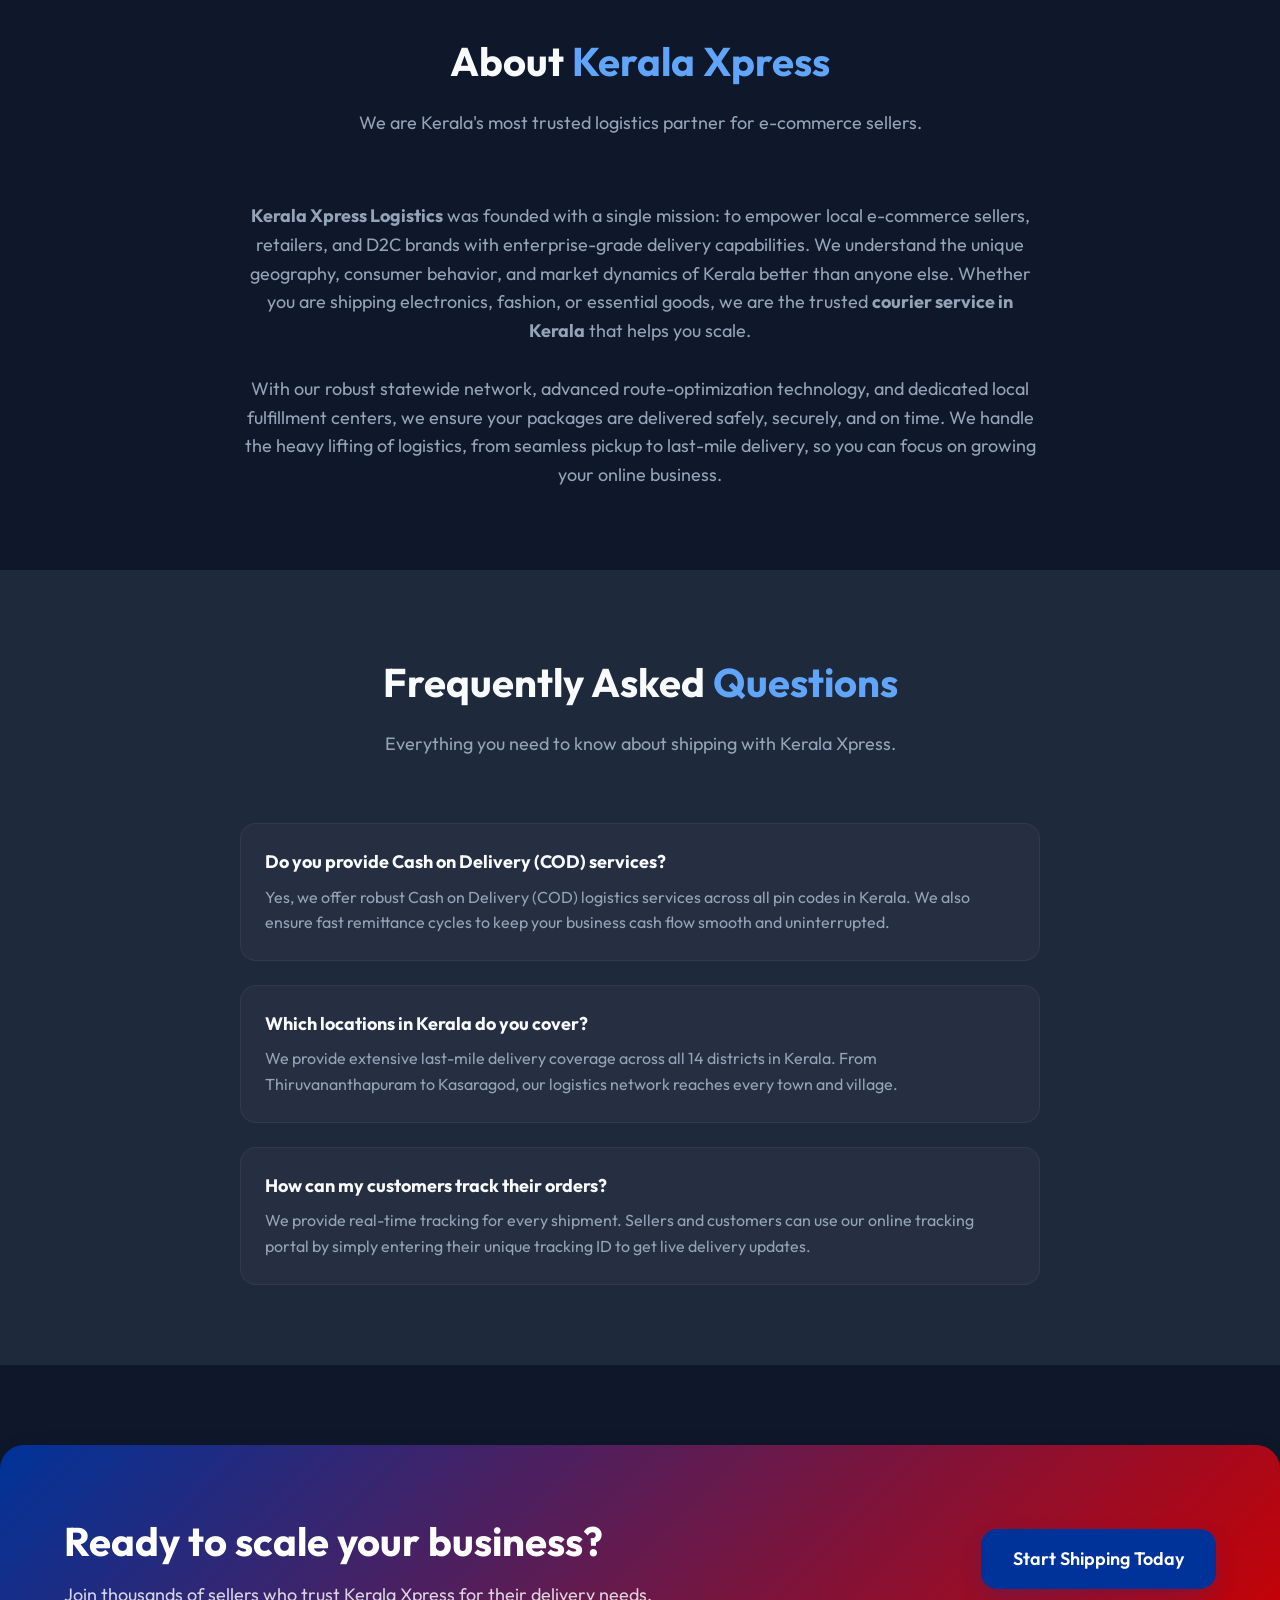
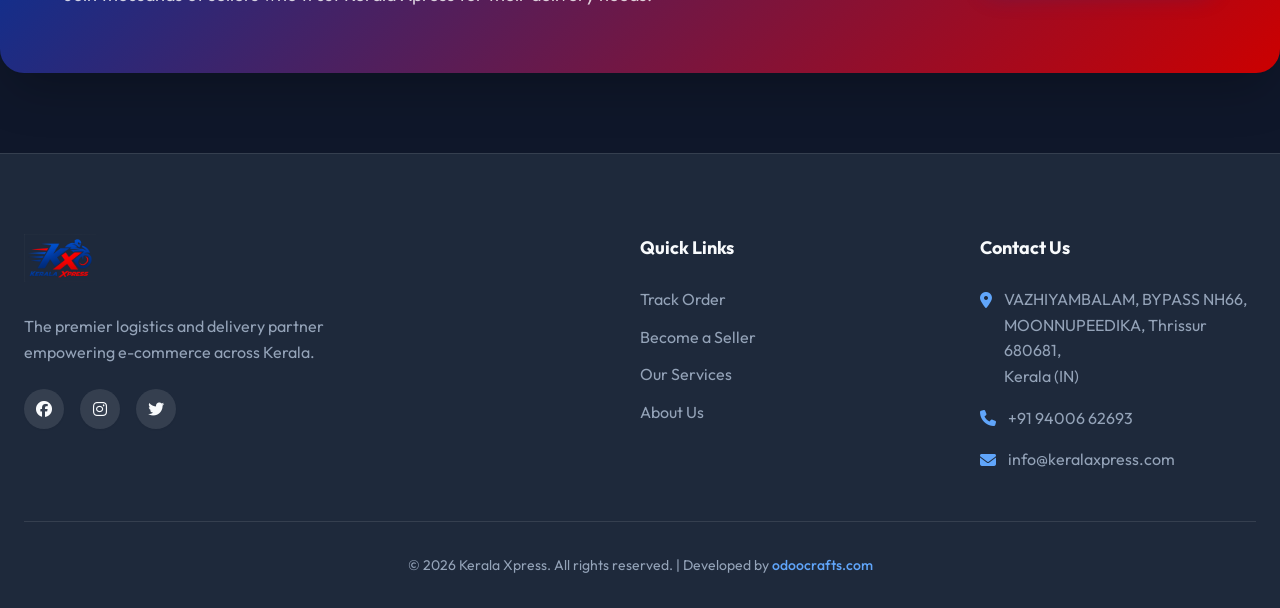
==== commit 87a82447: "Make email and phone number clickable links, and brighten contact icons" ====
--- a/index.html
+++ b/index.html
@@ -216,9 +216,9 @@
                 <div class="footer-col">
                     <h4>Contact Us</h4>
                     <ul class="contact-info-list" style="display: flex; flex-direction: column; gap: 1rem;">
-                        <li style="display: flex; gap: 0.75rem; color: var(--text-muted);"><i class="fas fa-map-marker-alt" style="margin-top: 5px; color: var(--primary);"></i> <span>VAZHIYAMBALAM, BYPASS NH66,<br>MOONNUPEEDIKA, Thrissur 680681,<br>Kerala (IN)</span></li>
-                        <li style="display: flex; gap: 0.75rem; align-items: center; color: var(--text-muted);"><i class="fas fa-phone" style="color: var(--primary);"></i> <span>+91 94006 62693</span></li>
-                        <li style="display: flex; gap: 0.75rem; align-items: center; color: var(--text-muted);"><i class="fas fa-envelope" style="color: var(--primary);"></i> <span>info@keralaxpress.com</span></li>
+                        <li style="display: flex; gap: 0.75rem; color: var(--text-muted);"><i class="fas fa-map-marker-alt" style="margin-top: 5px; color: var(--primary-bright);"></i> <span>VAZHIYAMBALAM, BYPASS NH66,<br>MOONNUPEEDIKA, Thrissur 680681,<br>Kerala (IN)</span></li>
+                        <li style="display: flex; gap: 0.75rem; align-items: center; color: var(--text-muted);"><i class="fas fa-phone" style="color: var(--primary-bright);"></i> <a href="tel:+919400662693" style="color: inherit; text-decoration: none;">+91 94006 62693</a></li>
+                        <li style="display: flex; gap: 0.75rem; align-items: center; color: var(--text-muted);"><i class="fas fa-envelope" style="color: var(--primary-bright);"></i> <a href="mailto:info@keralaxpress.com" style="color: inherit; text-decoration: none;">info@keralaxpress.com</a></li>
                     </ul>
                 </div>
             </div>
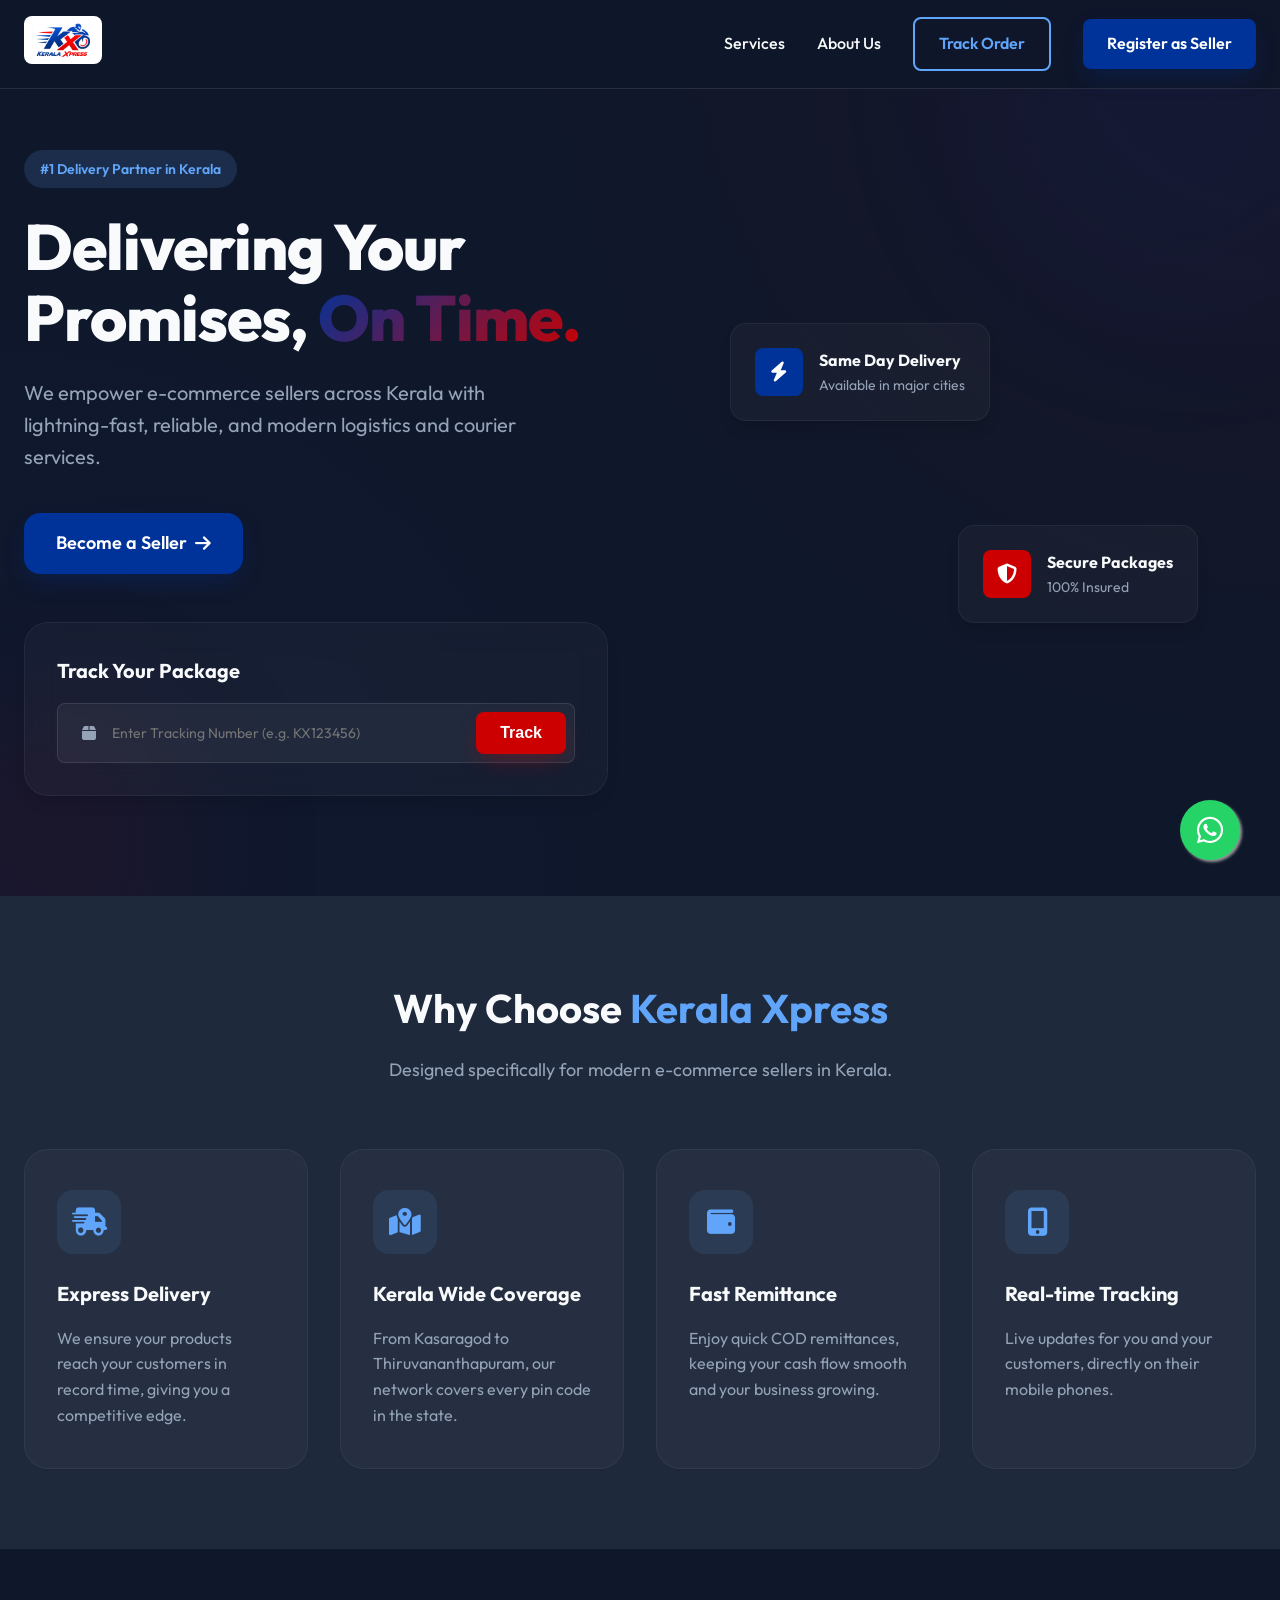
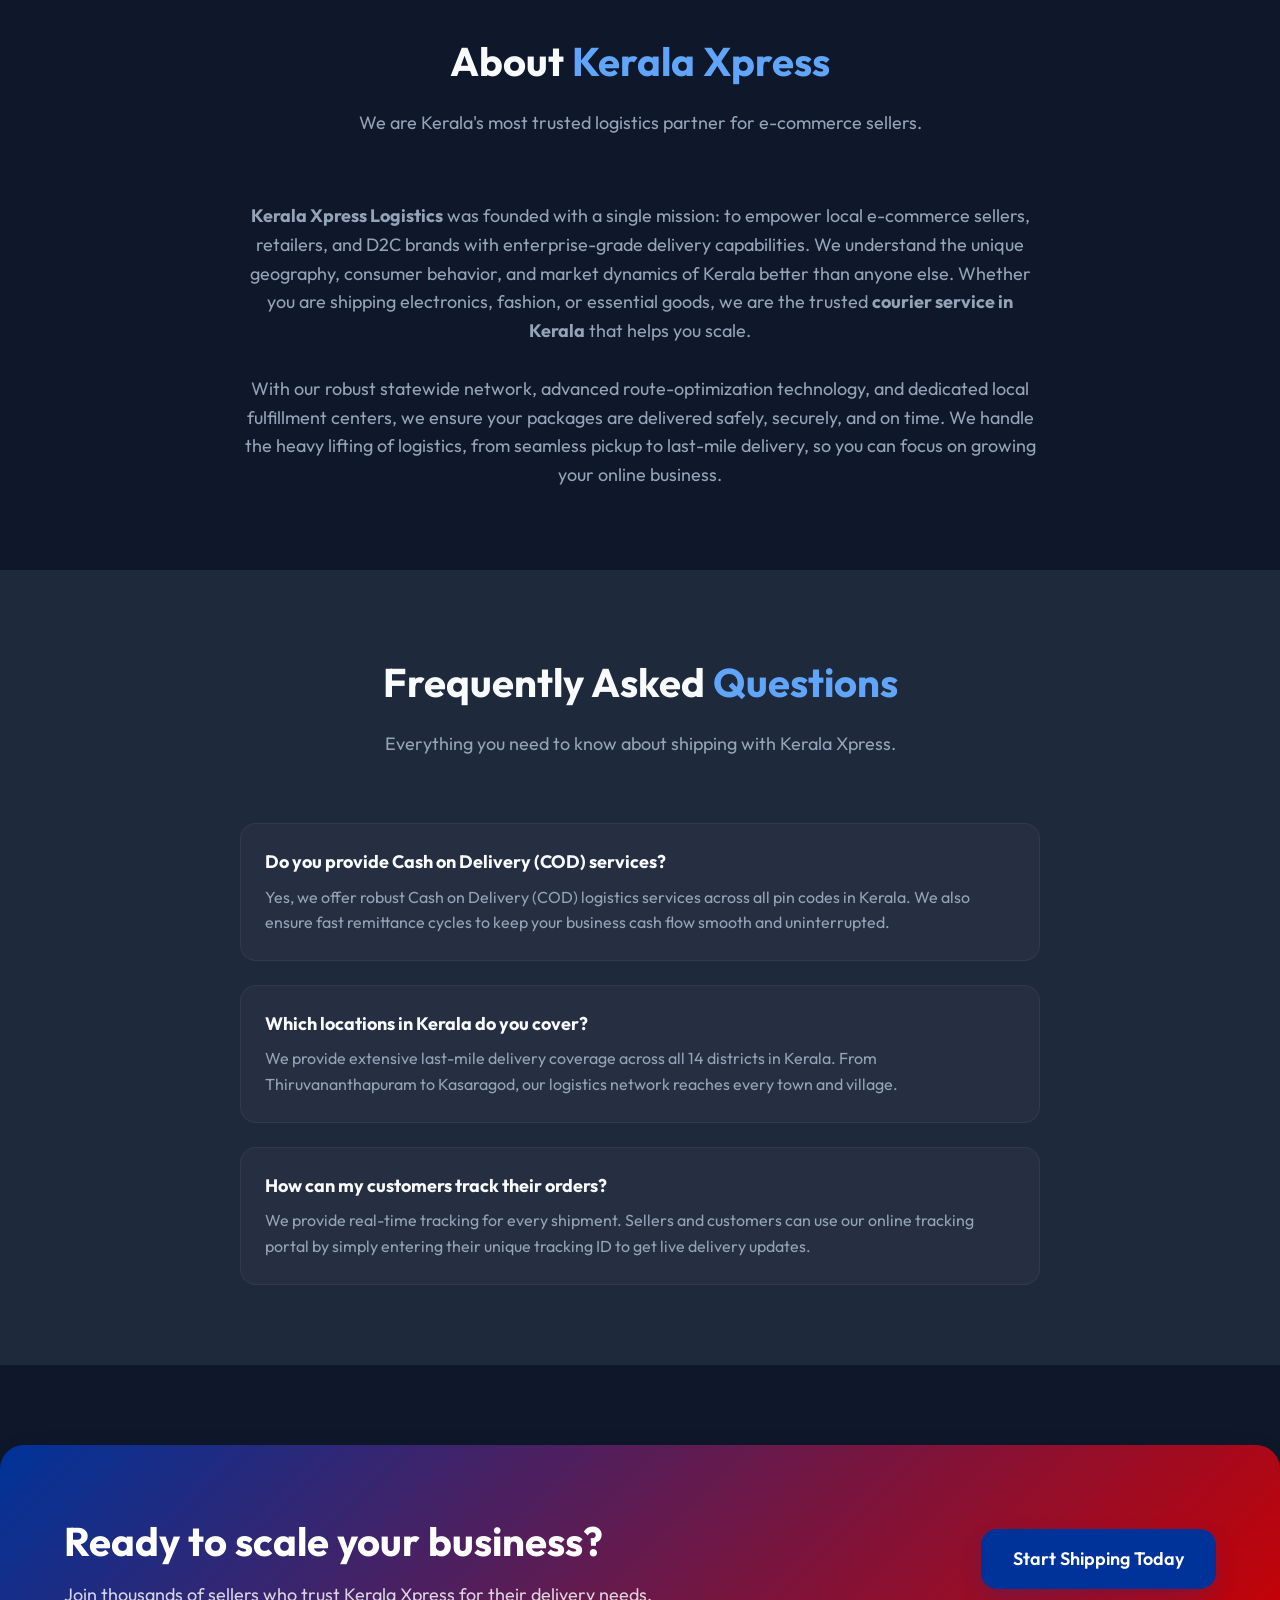
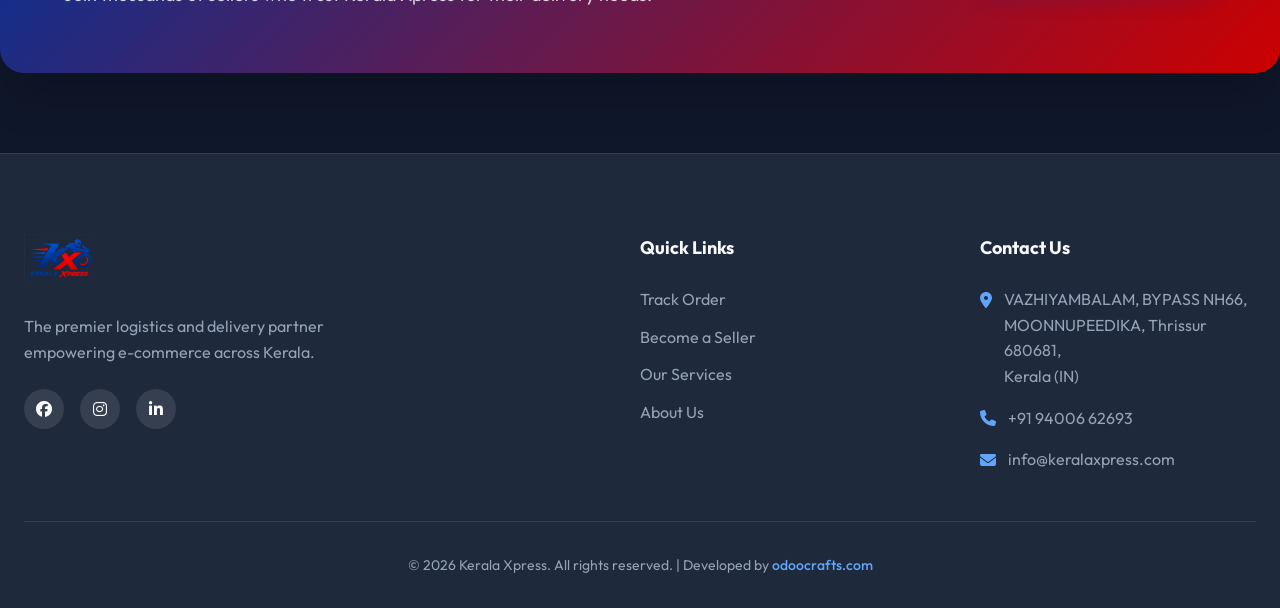
==== commit f71246f3: "Update social media links in footer" ====
--- a/index.html
+++ b/index.html
@@ -199,9 +199,9 @@
                     <img src="logo.png" alt="Kerala Xpress" class="footer-logo">
                     <p>The premier logistics and delivery partner empowering e-commerce across Kerala.</p>
                     <div class="social-links">
-                        <a href="#"><i class="fab fa-facebook"></i></a>
-                        <a href="https://www.instagram.com/keralaxpress_logistics" target="_blank" rel="noopener noreferrer"><i class="fab fa-instagram"></i></a>
-                        <a href="#"><i class="fab fa-twitter"></i></a>
+                        <a href="https://www.facebook.com/share/1DMT1NEF4N/" target="_blank" rel="noopener noreferrer"><i class="fab fa-facebook"></i></a>
+                        <a href="https://www.instagram.com/keralaxpress_courier?igsh=cHR3ODFzNnMweGZ1" target="_blank" rel="noopener noreferrer"><i class="fab fa-instagram"></i></a>
+                        <a href="https://www.linkedin.com/company/keralaxpress/" target="_blank" rel="noopener noreferrer"><i class="fab fa-linkedin-in"></i></a>
                     </div>
                 </div>
                 <div class="footer-col">
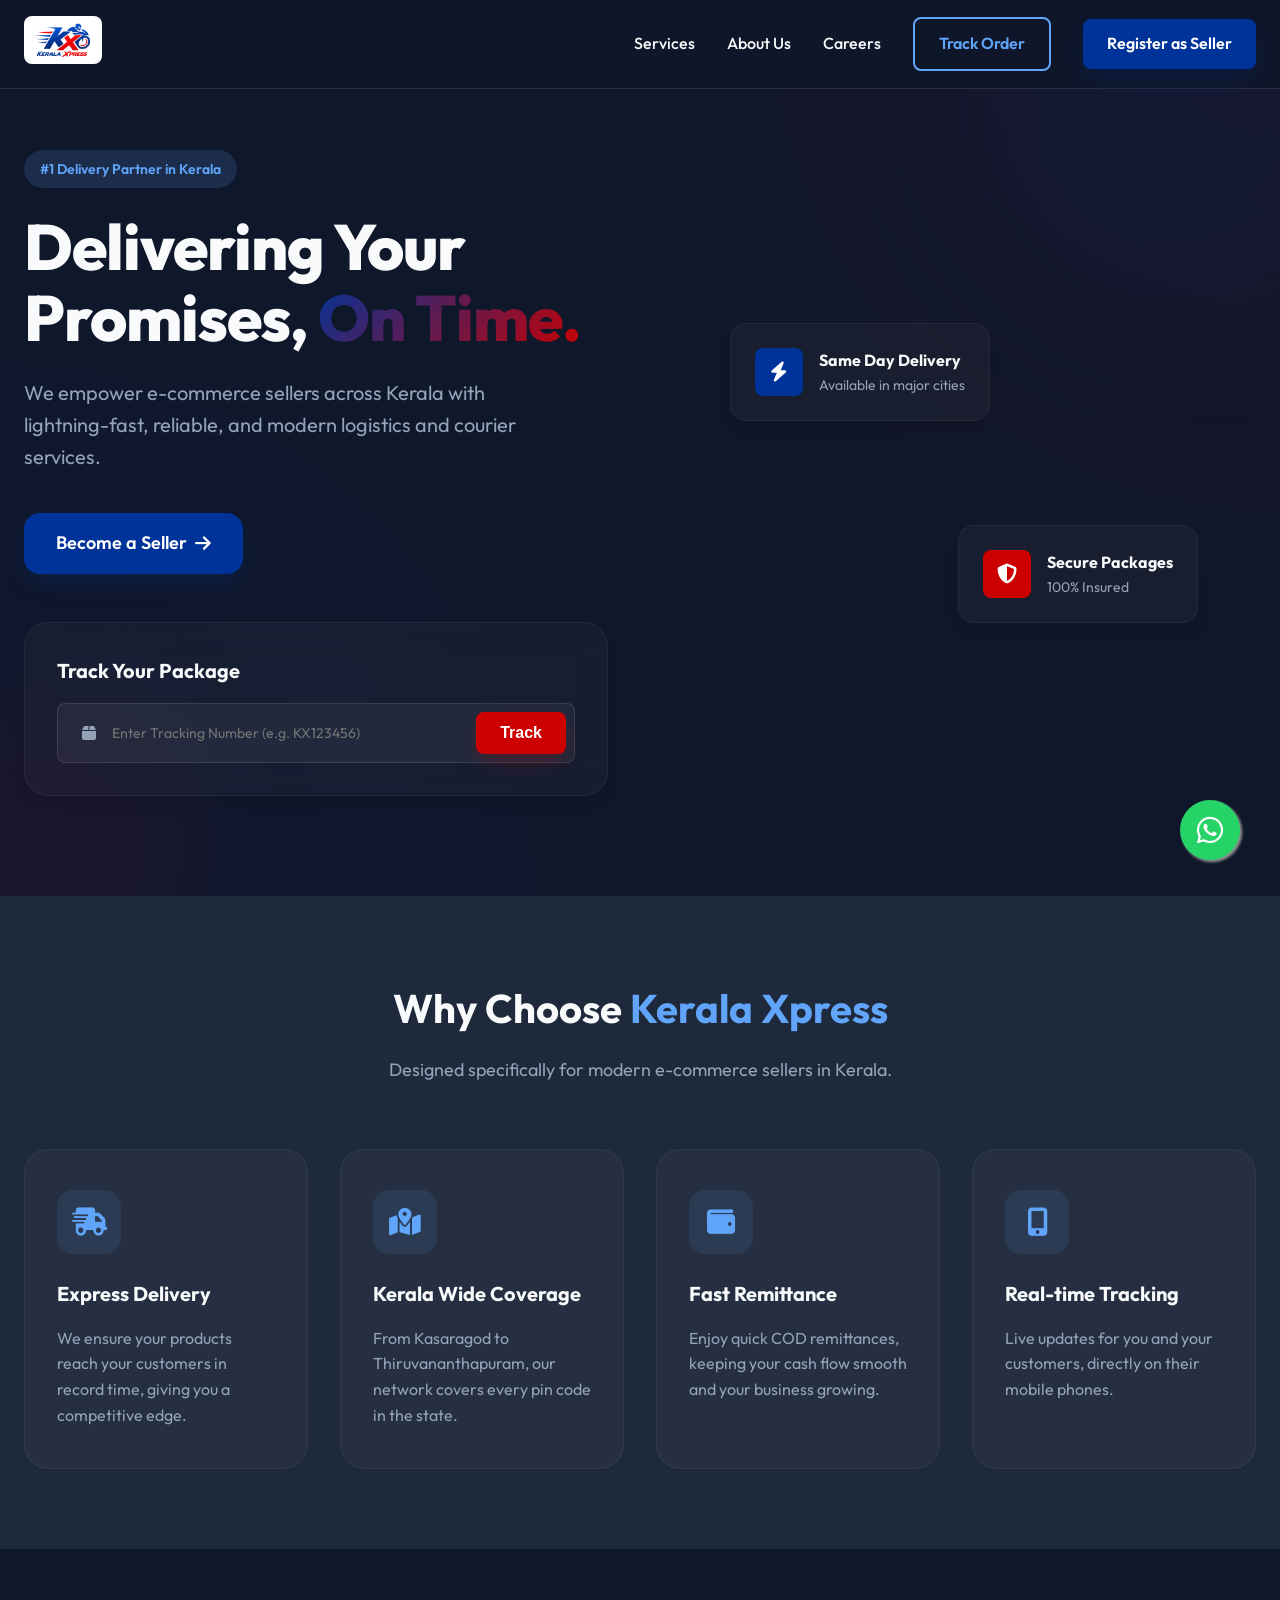
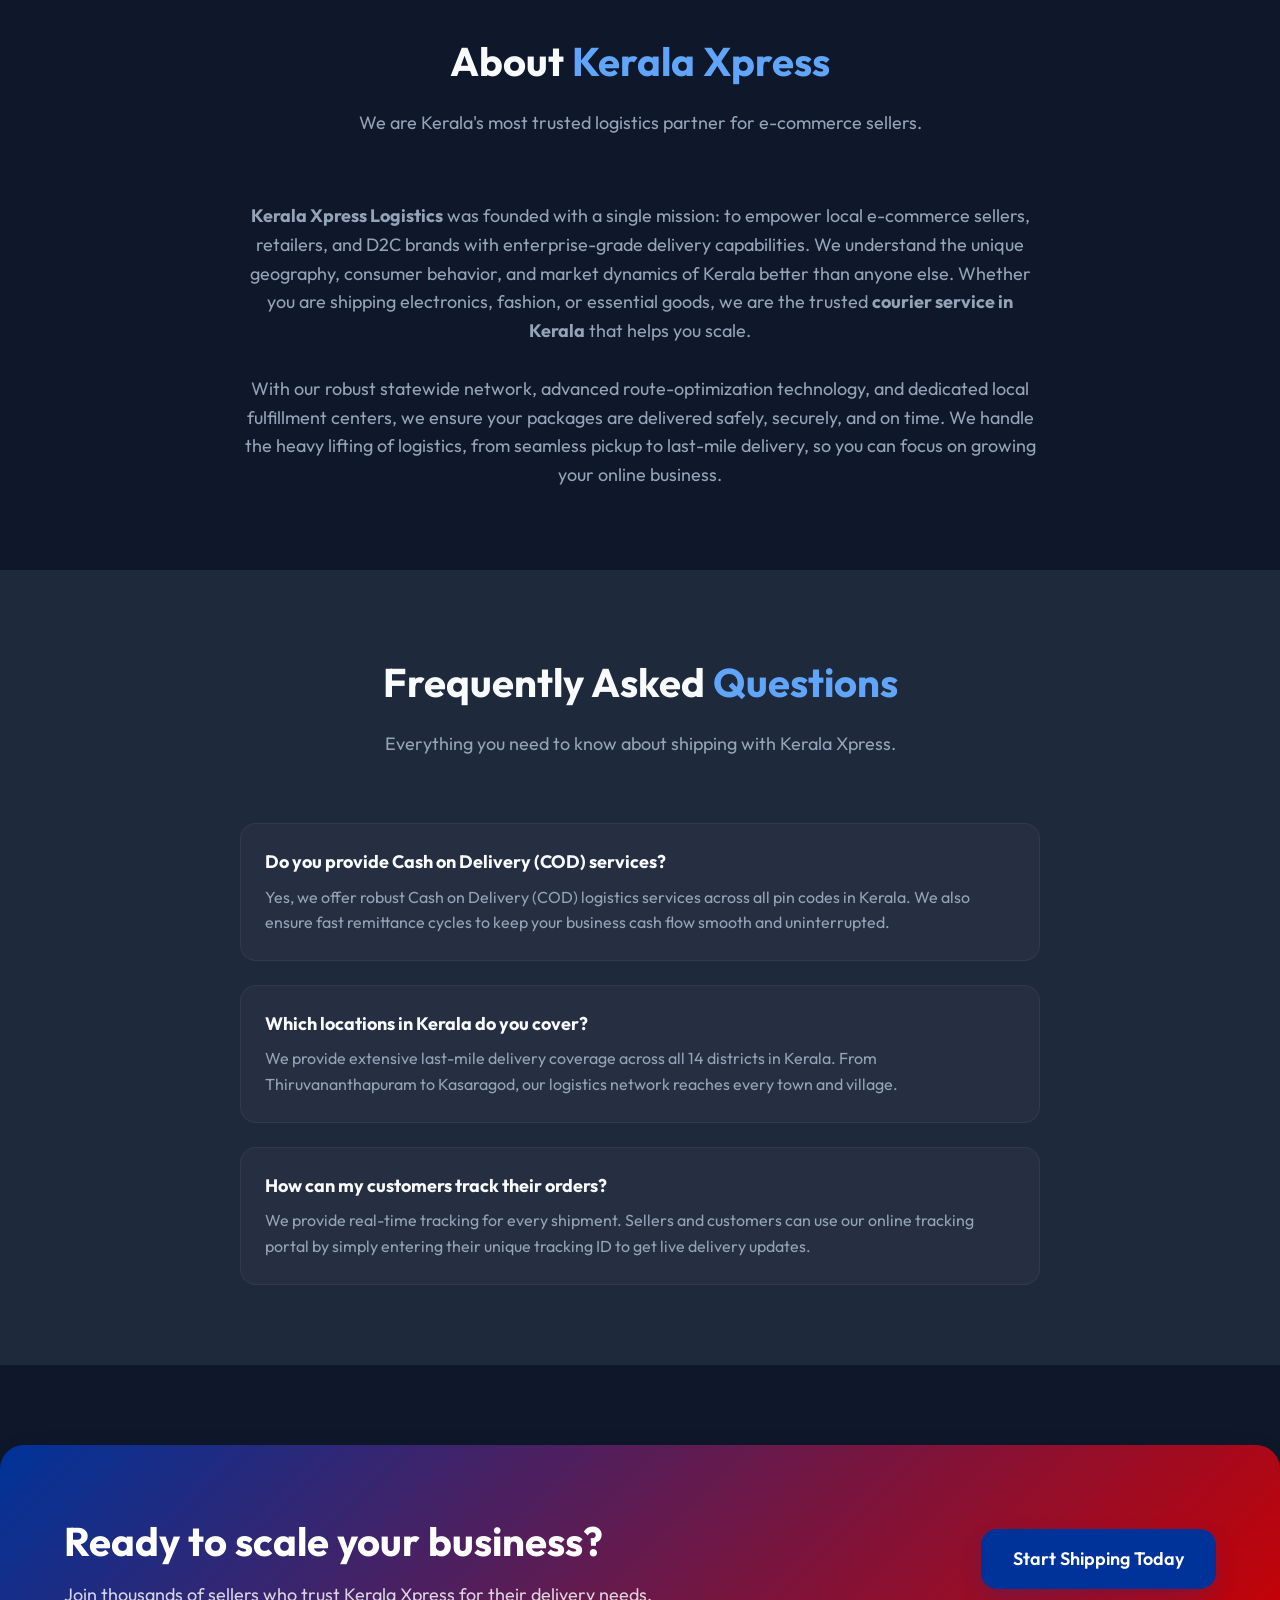
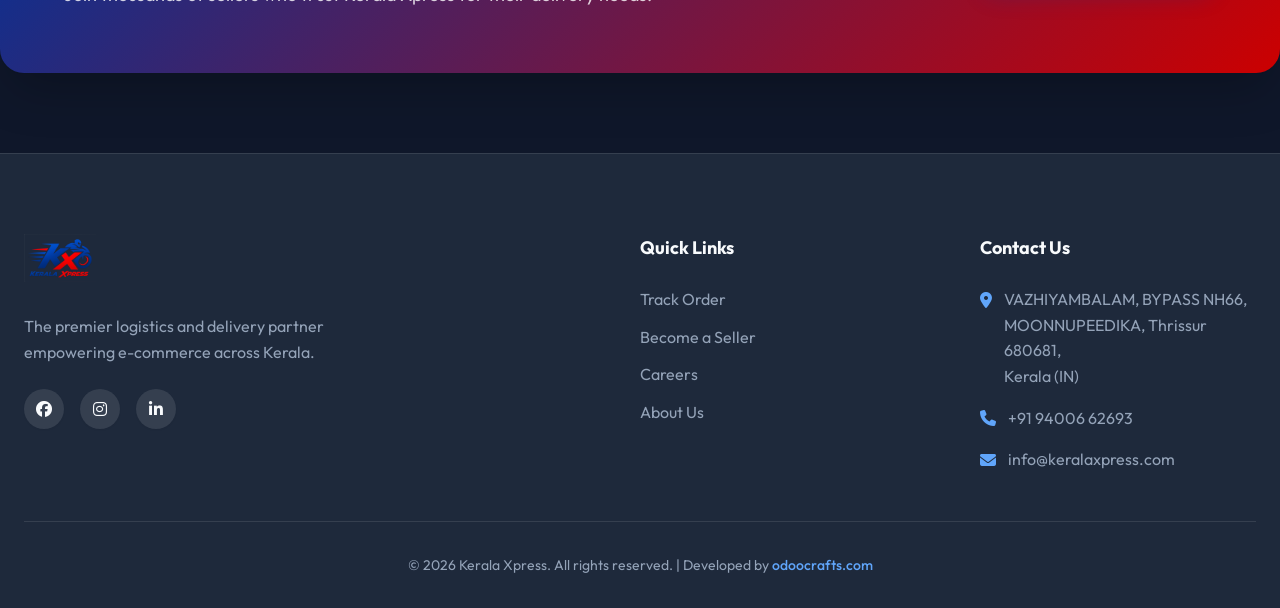
==== commit 4cc0d3b2: "Add careers page with Customer Relationship Executive opening" ====
--- a/index.html
+++ b/index.html
@@ -39,6 +39,7 @@
             <div class="nav-links">
                 <a href="#services" class="nav-item">Services</a>
                 <a href="#about" class="nav-item">About Us</a>
+                <a href="careers.html" class="nav-item">Careers</a>
                 <a href="https://erp.keralaxpress.com/track" class="btn btn-outline" id="nav-track-btn">Track Order</a>
                 <a href="https://erp.keralaxpress.com/seller/signup" class="btn btn-primary">Register as Seller</a>
             </div>
@@ -53,6 +54,7 @@
         <button class="close-menu-btn"><i class="fas fa-times"></i></button>
         <a href="#services" class="mobile-nav-item">Services</a>
         <a href="#about" class="mobile-nav-item">About Us</a>
+        <a href="careers.html" class="mobile-nav-item">Careers</a>
         <a href="https://erp.keralaxpress.com/track" class="btn btn-outline">Track Order</a>
         <a href="https://erp.keralaxpress.com/seller/signup" class="btn btn-primary">Register as Seller</a>
     </div>
@@ -209,7 +211,7 @@
                     <ul>
                         <li><a href="https://erp.keralaxpress.com/track">Track Order</a></li>
                         <li><a href="https://erp.keralaxpress.com/seller/signup">Become a Seller</a></li>
-                        <li><a href="#services">Our Services</a></li>
+                        <li><a href="careers.html">Careers</a></li>
                         <li><a href="#about">About Us</a></li>
                     </ul>
                 </div>
